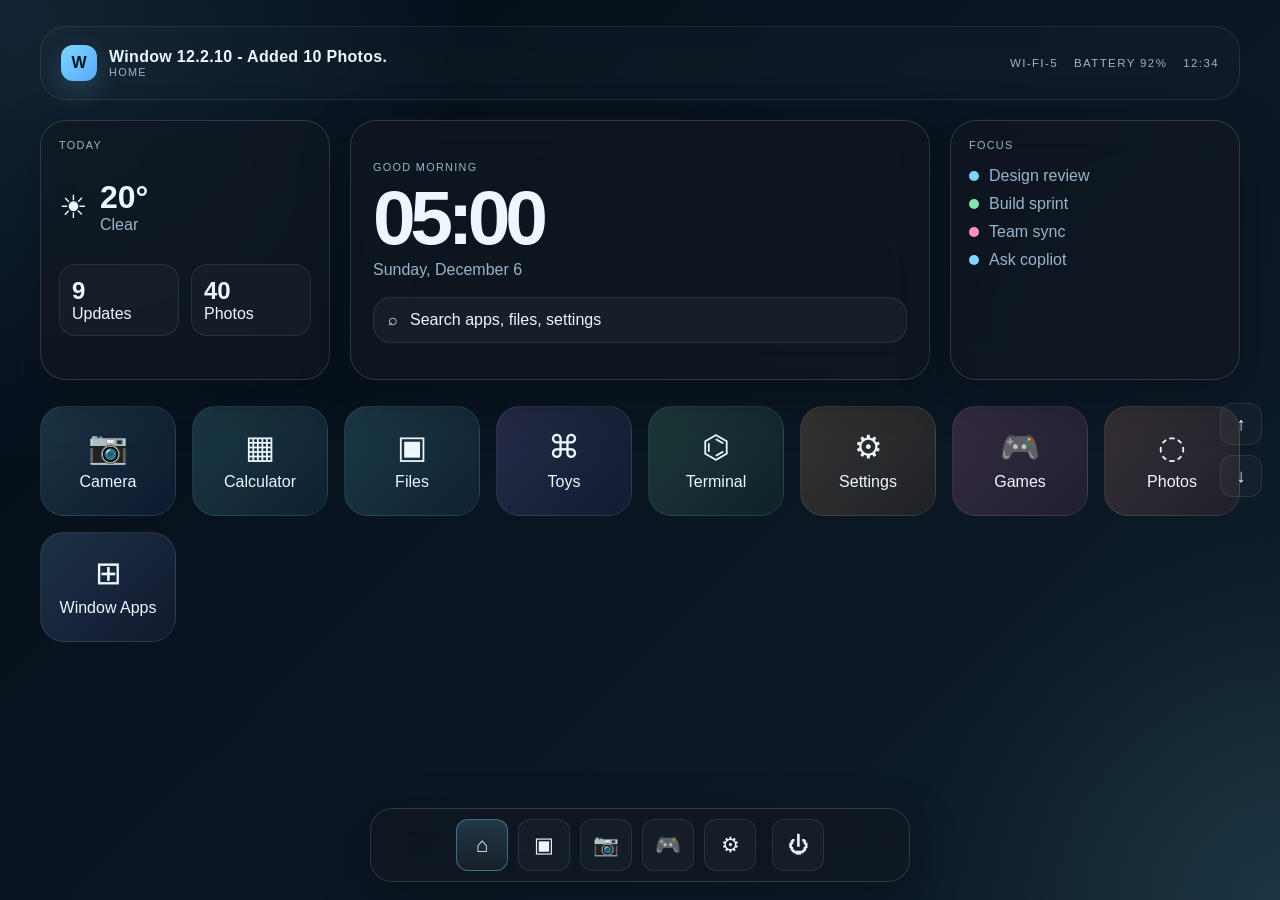
==== index.html @ 87a594ad "Update index.html" ====
<!DOCTYPE html>
<html lang="en">
  <head>
    <meta charset="UTF-8" />
    <meta name="viewport" content="width=device-width, initial-scale=1.0" />
    <title>Window 12 Home</title>
    <meta name="description" content="Windows-inspired home screen concept for Spotky2010-ops.github.io" />
    <link rel="preconnect" href="https://fonts.googleapis.com" />
    <link rel="preconnect" href="https://fonts.gstatic.com" crossorigin />
    <link href="https://fonts.googleapis.com/css2?family=Alegreya:wght@400;500;600;700&family=Comfortaa:wght@400;500;600;700&family=DM+Sans:wght@400;500;600;700&family=Exo+2:wght@400;500;600;700&family=Fredoka:wght@400;500;600;700&family=Fredoka+One&family=Libre+Baskerville:wght@400;700&family=Lato:wght@400;700&family=Merriweather:wght@400;500;600;700&family=Montserrat:wght@400;500;600;700&family=Nunito:wght@400;500;600;700&family=Orbitron:wght@400;500;600;700&family=Oswald:wght@400;500;600;700&family=Playfair+Display:wght@400;500;600;700&family=Poppins:wght@400;500;600;700&family=Quicksand:wght@400;500;600;700&family=Raleway:wght@400;500;600;700&family=Space+Grotesk:wght@400;500;600;700&family=Ubuntu:wght@400;500;600;700&family=Work+Sans:wght@400;500;600;700&display=swap" rel="stylesheet" />
    <link rel="stylesheet" href="styles.css" />
  </head>
  <body data-theme="dark" data-wallpaper="default" data-accent="blue" data-transparency="medium" data-taskbar="normal" data-accessibility="standard" data-font="default" data-text-size="medium" data-window-scale="100" data-window-style="glass">
    <div class="background-glow glow-one"></div>
    <div class="background-glow glow-two"></div>

    <div class="desktop-shell">
      <header class="topbar">
        <div class="brand-wrap">
          <div class="brand-mark">W</div>
          <div>
            <div class="app-label">Window 12.2.10 - Added 10 Photos.</div>
            <div class="brand-subtitle">Home</div>
          </div>
        </div>

        <div class="system-meta">
          <span>Wi‑Fi-5</span>
          <span>Battery 92%</span>
          <span>12:34</span>
        </div>
      </header>

      <main class="home-layout">
        <aside class="glass panel side-panel left-panel">
          <div class="widget-label">Today</div>
          <div class="weather-box">
            <div class="weather-icon">☀</div>
            <div>
              <div class="temp">20°</div>
              <div class="condition">Clear</div>
            </div>
          </div>

          <div class="mini-stats">
            <div>
              <span class="metric">9</span>
              <span>Updates</span>
            </div>
            <div>
              <span class="metric">40</span>
              <span>Photos</span>
            </div>
          </div>
        </aside>

        <section class="hero-panel glass">
          <div class="greeting" id="greeting">Good evening</div>
          <h1 id="time">08:34</h1>
          <div class="date-row" id="date">Tuesday, October 28</div>

          <label class="search-bar" aria-label="Search">
            <span class="search-icon">⌕</span>
            <input type="text" value="Search apps, files, settings" aria-label="Search apps" />
          </label>
        </section>

        <aside class="glass panel side-panel right-panel">
          <div class="widget-label">Focus</div>
          <ul class="focus-list">
            <li><span class="dot blue"></span> Design review</li>
            <li><span class="dot green"></span> Build sprint</li>
            <li><span class="dot pink"></span> Team sync</li>
            <li><span class="dot blue"></span> Ask copliot</li>
          </ul>
        </aside>
      </main>

      <section class="apps-section">
        <div class="apps-grid">
          <button class="app-tile tile-blue" id="cameraTile" type="button" aria-haspopup="dialog" aria-controls="cameraOverlay">
            <span class="tile-icon">📷</span>
            <span>Camera</span>
          </button>
          <button class="app-tile tile-cyan" id="calculatorTile" type="button" aria-haspopup="dialog" aria-controls="calculatorOverlay">
            <span class="tile-icon">▦</span>
            <span>Calculator</span>
          </button>
          <button class="app-tile tile-cyan" data-open-tab="all" type="button">
            <span class="tile-icon">▣</span>
            <span>Files</span>
          </button>
          <button class="app-tile tile-violet" id="toysTile" type="button" aria-haspopup="dialog" aria-controls="toysOverlay">
            <span class="tile-icon">⌘</span>
            <span>Toys</span>
          </button>
          <button class="app-tile tile-green" id="terminalTile" type="button" aria-haspopup="dialog">
            <span class="tile-icon">⌬</span>
            <span>Terminal</span>
          </button>
          <button class="app-tile tile-orange" id="settingsTile" type="button">
            <span class="tile-icon">⚙</span>
            <span>Settings</span>
          </button>
          <button class="app-tile tile-pink" id="gamesTile" type="button" aria-haspopup="dialog" aria-controls="game2048Overlay">
            <span class="tile-icon">🎮</span>
            <span>Games</span>
          </button>
          <button class="app-tile tile-red" data-open-tab="photo" type="button">
            <span class="tile-icon">◌</span>
            <span>Photos</span>
          </button>
          <button class="app-tile tile-windows" id="windowAppsTile" type="button" aria-haspopup="dialog" aria-controls="windowAppsOverlay">
            <span class="tile-icon">⊞</span>
            <span>Window Apps</span>
          </button>
        </div>
      </section>

      <section class="files-gallery" id="filesGallery" aria-label="Files app folders">
        <div class="section-header">
          <div class="widget-label">Files</div>
          <span class="section-pill">18 folders</span>
        </div>

       <div class="files-tabs" aria-label="Files tabs">
          <button class="files-tab active" data-tab="all" type="button">All</button>
          <button class="files-tab" data-tab="photo" type="button">Photo</button>
          <button class="files-tab" data-tab="cat" type="button">Cat</button>
          <button class="files-tab" data-tab="dog" type="button">Dog</button>
          <button class="files-tab" data-tab="robot" type="button">Robot</button>
          <button class="files-tab" data-tab="roborock vacuum" type="button">Roborock Vaccuum</button>
          <button class="files-tab" data-tab="hayu" type="button">Hayu</button>
          <button class="files-tab" data-tab="everyday rewards" type="button">Everyday Rewards</button>
          <button class="files-tab" data-tab="ALDI" type="button">ALDI</button>
          <button class="files-tab" data-tab="Uber" type="button">Uber</button>
          <button class="files-tab" data-tab="kmart" type="button">kmart</button>
          <button class="files-tab" data-tab="two dots" type="button">two dots</button>
          <button class="files-tab" data-tab="finder.com.au" type="button">Finder.com.au</button>
          <button class="files-tab" data-tab="nintendo switch 2" type="button">Nintendo Switch 2</button>
          <button class="files-tab" data-tab="meta" type="button">Meta</button>
          <button class="files-tab" data-tab="my-artworks" type="button">My Artworks</button>
          <button class="files-tab" data-tab="schf" type="button">SCHF</button>
          <button class="files-tab" data-tab="other" type="button">Other</button>
          <button class="files-tab" data-tab="marco" type="button">Marco</button>
          <button class="files-tab" data-tab="officeworks" type="button">Officeworks</button>
          <button class="files-tab" data-tab="temu" type="button">TEMU</button>
          <button class="files-tab" data-tab="fandom" type="button">Fandom</button>
          <button class="files-tab" data-tab="intel" type="button">intel</button>
          <button class="files-tab" data-tab="amart" type="button">Amart</button>
          <button class="files-tab" data-tab="jelly-run-2048" type="button">Jully run 2048</button>
          <button class="files-tab" data-tab="watch-data" type="button">Watch Data</button>
          <button class="files-tab" data-tab="brawl-stars" type="button">Brawl Stars</button>
        </div>

        <div class="folder-grid">
          <article class="folder-card" data-category="photo">
            <div class="folder-top">
              <div class="folder-icon">📁</div>
              <span>Photo</span>
            </div>
            <div class="thumbnail-grid">
              <img class="thumb thumb-photo" src="https://images.unsplash.com/photo-1511044568932-338cba0ad803?auto=format&fit=crop&w=1600&q=80" alt="Cat photo 1" loading="lazy" />
              <img class="thumb thumb-photo" src="https://images.unsplash.com/photo-1533738363-b7f9aef128ce?auto=format&fit=crop&w=1600&q=80" alt="Cat photo 2" loading="lazy" />
              <img class="thumb thumb-photo" src="https://images.unsplash.com/photo-1574158622682-e40e69881006?auto=format&fit=crop&w=1600&q=80" alt="Cat photo 3" loading="lazy" />
              <img class="thumb thumb-photo" src="https://images.unsplash.com/photo-1519052537078-e6302a4968d4?auto=format&fit=crop&w=1600&q=80" alt="Cat photo 4" loading="lazy" />
              <img class="thumb thumb-photo" src="https://images.unsplash.com/photo-1543852786-1cf6624b9987?auto=format&fit=crop&w=1600&q=80" alt="Cat photo 5" loading="lazy" />
              <img class="thumb thumb-photo" src="https://images.unsplash.com/photo-1589883661923-6476cb0ae9f2?auto=format&fit=crop&w=1600&q=80" alt="Cat photo 6" loading="lazy" />
              <img class="thumb thumb-photo" src="https://images.unsplash.com/photo-1537151625747-768eb6cf92b5?auto=format&fit=crop&w=1600&q=80" alt="Dog photo 1" loading="lazy" />
              <img class="thumb thumb-photo" src="https://images.unsplash.com/photo-1543466835-00a7907e9de1?auto=format&fit=crop&w=1600&q=80" alt="Dog photo 2" loading="lazy" />
              <img class="thumb thumb-photo" src="https://images.unsplash.com/photo-1552053831-71594a27632d?auto=format&fit=crop&w=1600&q=80" alt="Dog photo 3" loading="lazy" />
              <img class="thumb thumb-photo" src="https://images.unsplash.com/photo-1517849845537-4d257902454a?auto=format&fit=crop&w=1600&q=80" alt="Dog photo 4" loading="lazy" />
              <img class="thumb thumb-photo" src="https://images.unsplash.com/photo-1583511655857-d19b40a7a54e?auto=format&fit=crop&w=900&q=80" alt="Dog photo 5" loading="lazy" />
              <img class="thumb thumb-photo" src="https://images.unsplash.com/photo-1534361960057-19889db9621e?auto=format&fit=crop&w=1600&q=80" alt="Dog photo 6" loading="lazy" />
              <img class="thumb thumb-photo" src="https://images.unsplash.com/photo-1581092918056-0c4c3acd3789?auto=format&fit=crop&w=1600&q=80" alt="Robot photo 1" loading="lazy" />
              <img class="thumb thumb-photo" src="https://images.unsplash.com/photo-1617791160536-7b9a0f5f3d4b?auto=format&fit=crop&w=1600&q=80" alt="Robot photo 2" loading="lazy" />
              <img class="thumb thumb-photo" src="https://images.unsplash.com/photo-1531746020798-e6953c6e8e04?auto=format&fit=crop&w=1600&q=80" alt="Robot photo 3" loading="lazy" />
              <img class="thumb thumb-photo" src="https://images.unsplash.com/photo-1564466809058-bf4114d55352?auto=format&fit=crop&w=1600&q=80" alt="Robot photo 4" loading="lazy" />
              <img class="thumb thumb-photo" src="https://images.unsplash.com/photo-1485827404703-89b55fcc595e?auto=format&fit=crop&w=1600&q=80" alt="Robot photo 5" loading="lazy" />
              <img class="thumb thumb-photo" src="https://images.unsplash.com/photo-1518770660439-4636190af475?auto=format&fit=crop&w=1600&q=80" alt="Robot photo 6" loading="lazy" />
            </div>
            <div class="folder-footer">30 photos</div>
          </article>

          <article class="folder-card" data-category="cat">
            <div class="folder-top">
              <div class="folder-icon">📁</div>
              <span>Cat</span>
            </div>
            <div class="thumbnail-grid">
              <img class="thumb thumb-photo" src="https://images.unsplash.com/photo-1511044568932-338cba0ad803?auto=format&fit=crop&w=1600&q=80" alt="Cat photo 1" loading="lazy" />
              <img class="thumb thumb-photo" src="https://images.unsplash.com/photo-1533738363-b7f9aef128ce?auto=format&fit=crop&w=1600&q=80" alt="Cat photo 2" loading="lazy" />
              <img class="thumb thumb-photo" src="https://images.unsplash.com/photo-1574158622682-e40e69881006?auto=format&fit=crop&w=1600&q=80" alt="Cat photo 3" loading="lazy" />
              <img class="thumb thumb-photo" src="https://images.unsplash.com/photo-1519052537078-e6302a4968d4?auto=format&fit=crop&w=1600&q=80" alt="Cat photo 4" loading="lazy" />
              <img class="thumb thumb-photo" src="https://images.unsplash.com/photo-1543852786-1cf6624b9987?auto=format&fit=crop&w=1600&q=80" alt="Cat photo 5" loading="lazy" />
              <img class="thumb thumb-photo" src="https://images.unsplash.com/photo-1589883661923-6476cb0ae9f2?auto=format&fit=crop&w=1600&q=80" alt="Cat photo 6" loading="lazy" />
            </div>
            <div class="folder-footer">6 photos</div>
          </article>

          <article class="folder-card" data-category="dog">
            <div class="folder-top">
              <div class="folder-icon">📁</div>
              <span>Dog</span>
            </div>
            <div class="thumbnail-grid">
              <img class="thumb thumb-photo" src="https://images.unsplash.com/photo-1537151625747-768eb6cf92b5?auto=format&fit=crop&w=1600&q=80" alt="Dog photo 1" loading="lazy" />
              <img class="thumb thumb-photo" src="https://images.unsplash.com/photo-1543466835-00a7907e9de1?auto=format&fit=crop&w=1600&q=80" alt="Dog photo 2" loading="lazy" />
              <img class="thumb thumb-photo" src="https://images.unsplash.com/photo-1552053831-71594a27632d?auto=format&fit=crop&w=1600&q=80" alt="Dog photo 3" loading="lazy" />
              <img class="thumb thumb-photo" src="https://images.unsplash.com/photo-1517849845537-4d257902454a?auto=format&fit=crop&w=1600&q=80" alt="Dog photo 4" loading="lazy" />
              <img class="thumb thumb-photo" src="https://images.unsplash.com/photo-1583511655857-d19b40a7a54e?auto=format&fit=crop&w=900&q=80" alt="Dog photo 5" loading="lazy" />
              <img class="thumb thumb-photo" src="https://images.unsplash.com/photo-1534361960057-19889db9621e?auto=format&fit=crop&w=1600&q=80" alt="Dog photo 6" loading="lazy" />
            </div>
            <div class="folder-footer">6 photos</div>
          </article>

          <article class="folder-card" data-category="robot">
            <div class="folder-top">
              <div class="folder-icon">📁</div>
              <span>Robot</span>
            </div>
            <div class="thumbnail-grid">
              <img class="thumb thumb-photo" src="https://images.unsplash.com/photo-1581092918056-0c4c3acd3789?auto=format&fit=crop&w=1600&q=80" alt="Robot photo 1" loading="lazy" />
              <img class="thumb thumb-photo" src="https://images.unsplash.com/photo-1617791160536-7b9a0f5f3d4b?auto=format&fit=crop&w=1600&q=80" alt="Robot photo 2" loading="lazy" />
              <img class="thumb thumb-photo" src="https://images.unsplash.com/photo-1531746020798-e6953c6e8e04?auto=format&fit=crop&w=1600&q=80" alt="Robot photo 3" loading="lazy" />
              <img class="thumb thumb-photo" src="https://images.unsplash.com/photo-1564466809058-bf4114d55352?auto=format&fit=crop&w=1600&q=80" alt="Robot photo 4" loading="lazy" />
              <img class="thumb thumb-photo" src="https://images.unsplash.com/photo-1485827404703-89b55fcc595e?auto=format&fit=crop&w=1600&q=80" alt="Robot photo 5" loading="lazy" />
              <img class="thumb thumb-photo" src="https://images.unsplash.com/photo-1518770660439-4636190af475?auto=format&fit=crop&w=1600&q=80" alt="Robot photo 6" loading="lazy" />
            </div>
            <div class="folder-footer">6 photos</div>
          </article>
                    <article class="folder-card" data-category="roborock vacuum">
            <div class="folder-top">
              <div class="folder-icon">📁</div>
              <span>Roborock vaccum Brand</span>
            </div>
            <div class="thumbnail-grid">
              <img class="thumb thumb-photo" src="https://i.ibb.co/0yvQtgTb/20260830-153749.jpg" alt="Roborock Vacuum photo 1" loading="lazy" />
              <img class="thumb thumb-photo" src="https://i.ibb.co/3mQMHRnw/20260322-164525.jpg" alt="Roborock Vacuum photo 2" loading="lazy" />  
              <img class="thumb thumb-photo" src="https://i.ibb.co/JWdDX12L/20260504-164607.jpg" alt="Roborock Vacuum photo 3" loading="lazy" />   
              <img class="thumb thumb-photo" src="https://i.ibb.co/QF0qpLy9/pexels-mitchell-landow-2164064156-39420146.jpg" alt="Roborock Vacuum photo 4" loading="lazy" />   
              <img class="thumb thumb-photo" src="https://i.ibb.co/ycfgNy9f/2025-06-06-15-11.jpg" alt="Roborock Vacuum photo 5" loading="lazy" /> 
              <img class="thumb thumb-photo" src="https://i.ibb.co/9kjpGxmv/1779372427711.jpg" alt="Roborock Vacuum photo 6" loading="lazy" /> 
              <img class="thumb thumb-photo" src="https://i.ibb.co/jvSDcYFQ/1779372472314.jpg" alt="Roborock Vacuum photo 7" loading="lazy" /> 
            </div>
            <div class="folder-footer">7 photos</div>
          </article>
          
          <article class="folder-card" data-category="hayu">
            <div class="folder-top">
              <div class="folder-icon">📁</div>
              <span>hayu</span>
            </div>
            <div class="thumbnail-grid">
              <img class="thumb thumb-photo" src="https://i.ibb.co/5WDwWFfy/20251116-125616.jpg" alt="Hayu photo 1" loading="lazy" />
              <img class="thumb thumb-photo" src="https://i.ibb.co/TBhV6Wm4/IMG-20240523-181012.jpg" alt="Hayu photo 2" loading="lazy" />
              <img class="thumb thumb-photo" src="https://i.ibb.co/270BPtp5/IMG-20240612-172711.jpg" alt="Hayu photo 3" loading="lazy" />
              <img class="thumb thumb-photo" src="https://i.ibb.co/ycrTndBk/IMG-20240725-182110.jpg" alt="Hayu photo 4" loading="lazy" />
              <img class="thumb thumb-photo" src="https://i.ibb.co/ymfSrx8T/IMG-20241122-062733.jpg" alt="Hayu photo 5" loading="lazy" />
              <img class="thumb thumb-photo" src="https://i.ibb.co/gZhmSWtX/IMG-20241128-180526.jpg" alt="Hayu photo 6" loading="lazy" />
              <img class="thumb thumb-photo" src="https://i.ibb.co/d4VkX2Wd/1789503675768.jpg" alt="Hayu photo 7" loading="lazy" />
              <img class="thumb thumb-photo" src="https://i.ibb.co/7xf5B4rb/2025-07-22-175037.jpg" alt="Hayu photo 8" loading="lazy" />
              <img class="thumb thumb-photo" src="https://i.ibb.co/v4w0XrTM/2025-08-03-112902.jpg" alt="Hayu photo 9" loading="lazy" />
              <img class="thumb thumb-photo" src="https://i.ibb.co/qY4RJTPZ/IMG-8128.jpg" alt="Hayu photo 10" loading="lazy" />
              <img class="thumb thumb-photo" src="https://i.ibb.co/MyRCcqn3/IMG-8130.jpg" alt="Hayu photo 11" loading="lazy" />
              <img class="thumb thumb-photo" src="https://i.ibb.co/fG8y8jPf/IMG-7238.jpg" alt="Hayu photo 12" loading="lazy" />
              <img class="thumb thumb-photo" src="https://i.ibb.co/HpqjtC9C/IMG-6669.jpg" alt="Hayu photo 13" loading="lazy" />
              <img class="thumb thumb-photo" src="https://i.ibb.co/jZvsNypX/IMG-6674.jpg" alt="Hayu photo 14" loading="lazy" />
              <img class="thumb thumb-photo" src="https://i.ibb.co/39DksJmM/IMG-6016.jpg" alt="Hayu photo 15" loading="lazy" />
              <img class="thumb thumb-photo" src="https://i.ibb.co/VcH05Pwy/IMG-6012.jpg" alt="Hayu photo 16" loading="lazy" />
              <img class="thumb thumb-photo" src="https://i.ibb.co/B5kJmjqy/IMG-6008.jpg" alt="Hayu photo 17" loading="lazy" />
              <img class="thumb thumb-photo" src="https://i.ibb.co/7Jzv1KhR/IMG-20241128-180507.jpg" alt="Hayu photo 18" loading="lazy" />
              <img class="thumb thumb-photo" src="https://i.ibb.co/tp0YZSWC/IMG-8895.jpg" alt="Hayu photo 19" loading="lazy" />

            </div>
            <div class="folder-footer">19 photos</div>
          </article>

          <article class="folder-card" data-category="everyday rewards">
            <div class="folder-top">
              <div class="folder-icon">📁</div>
              <span>Everyday Rewards</span>
            </div>
            <div class="thumbnail-grid">
              <img class="thumb thumb-photo" src="https://i.ibb.co/pjPhdWBR/pexels-mitchell-landow-2164064156-39420251.jpg" alt="Everyday Rewards photo 1" loading="lazy" />
              <img class="thumb thumb-photo" src="https://i.ibb.co/4g9DB383/20251108-172427.jpg" alt="Everyday Rewards photo 2" loading="lazy" />
              <img class="thumb thumb-photo" src="https://i.ibb.co/7NRyTYby/20251108-170343.jpg" alt="Everyday Rewards photo 3" loading="lazy" />
              <img class="thumb thumb-photo" src="https://i.ibb.co/0RYhyRJr/1787584301450.jpg" alt="Everyday Rewards photo 4" loading="lazy" />
              <img class="thumb thumb-photo" src="https://i.ibb.co/ccLLqgDr/1781534508641.jpg" alt="Everyday Rewards photo 5" loading="lazy" />
              <img class="thumb thumb-photo" src="https://i.ibb.co/svwjnPjB/1781534492729.jpg" alt="Everyday Rewards photo 6" loading="lazy" />
              <img class="thumb thumb-photo" src="https://i.ibb.co/KcDMnhG4/1781533776461.jpg" alt="Everyday Rewards photo 7" loading="lazy" />
              <img class="thumb thumb-photo" src="https://i.ibb.co/5WB87SVF/1781533572009.jpg" alt="Everyday Rewards photo 8" loading="lazy" />
              <img class="thumb thumb-photo" src="https://i.ibb.co/RTrvS6T1/1781533466862.jpg" alt="Everyday Rewards photo 9" loading="lazy" />
              <img class="thumb thumb-photo" src="https://i.ibb.co/Q75rPtx8/IMG-0456.jpg" alt="Everyday Rewards photo 10" loading="lazy" />
              <img class="thumb thumb-photo" src="https://i.ibb.co/Wv0J35Q8/IMG-0466.jpg" alt="Everyday Rewards photo 11" loading="lazy" />
              <img class="thumb thumb-photo" src="https://i.ibb.co/DPBGTpHC/1791487218624.jpg" alt="Everyday Rewards photo 12" loading="lazy" />
              <img class="thumb thumb-photo" src="https://i.ibb.co/v6j74j0c/1791487346563.jpg" alt="Everyday Rewards photo 13" loading="lazy" />
            </div>
            <div class="folder-footer">13 photos</div>
          </article>

          <article class="folder-card" data-category="aldi">
            <div class="folder-top">
              <div class="folder-icon">📁</div>
              <span>ALDI</span>
            </div>
            <div class="thumbnail-grid">
              <img class="thumb thumb-photo" src="https://i.ibb.co/k2D7qM2B/pexels-mitchell-landow-2163948975-39328374-1.jpg" alt="ALDI photo 1" loading="lazy" />
              <img class="thumb thumb-photo" src="https://i.ibb.co/6c1gVsfH/1788798068580.jpg" alt="ALDI photo 2" loading="lazy" />
              <img class="thumb thumb-photo" src="https://i.ibb.co/MySTvh2s/IMG-9419.jpg" alt="ALDI photo 3" loading="lazy" />
              <img class="thumb thumb-photo" src="https://i.ibb.co/hxQQM1kN/IMG-9420.jpg" alt="ALDI photo 4" loading="lazy" />
              <img class="thumb thumb-photo" src="https://i.ibb.co/LXt7KPkj/IMG-9415.jpg" alt="ALDI photo 5" loading="lazy" />
              <img class="thumb thumb-photo" src="https://i.ibb.co/JFK4QJJJ/IMG-9414.jpg" alt="ALDI photo 6" loading="lazy" />
              <img class="thumb thumb-photo" src="https://i.ibb.co/zWcBD9mB/IMG-5994.jpg" alt="ALDI photo 7" loading="lazy" />
              <img class="thumb thumb-photo" src="https://i.ibb.co/msQfRFT/IMG-5995.jpg" alt="ALDI photo 8" loading="lazy" />
              <img class="thumb thumb-photo" src="https://i.ibb.co/rKprKpdY/IMG-9416.jpg" alt="ALDI photo 9" loading="lazy" />
              <img class="thumb thumb-photo" src="https://i.ibb.co/23PCr4LK/1787695213767.jpg" alt="ALDI photo 10" loading="lazy" />
              <img class="thumb thumb-photo" src="https://i.ibb.co/m5WqxyZy/1787695302985.jpg" alt="ALDI photo 11" loading="lazy" />
              <img class="thumb thumb-photo" src="https://i.ibb.co/vCPDp8nM/1787695317013.jpg" alt="ALDI photo 12" loading="lazy" />
              <img class="thumb thumb-photo" src="https://i.ibb.co/939TkxXH/1788653372157.jpg" alt="ALDI photo 13" loading="lazy" />
              <img class="thumb thumb-photo" src="https://i.ibb.co/TsVqjsP/1787695227700.jpg" alt="ALDI photo 14" loading="lazy" />
              <img class="thumb thumb-photo" src="https://i.ibb.co/dqmk9hW/1788653512752.jpg" alt="ALDI photo 15" loading="lazy" />
              <img class="thumb thumb-photo" src="https://i.ibb.co/F4KvVTYz/1788653910051.jpg" alt="ALDI photo 16" loading="lazy" />
              <img class="thumb thumb-photo" src="https://i.ibb.co/LD0Gw7qF/1789595998038.jpg" alt="ALDI photo 17" loading="lazy" />
              <img class="thumb thumb-photo" src="https://i.ibb.co/zTnWQwtt/1789596006813.jpg" alt="ALDI photo 18" loading="lazy" />
              <img class="thumb thumb-photo" src="https://i.ibb.co/4wPYpXhh/1789596017373.jpg" alt="ALDI photo 19" loading="lazy" />
              <img class="thumb thumb-photo" src="https://i.ibb.co/yF4m8tmF/1789596028990.jpg" alt="ALDI photo 20" loading="lazy" />
              <img class="thumb thumb-photo" src="https://i.ibb.co/JRX0gvZq/1789596060571.jpg" alt="ALDI photo 21" loading="lazy" />
              <img class="thumb thumb-photo" src="https://i.ibb.co/qYQB3dHL/1789596079176.jpg" alt="ALDI photo 22" loading="lazy" />
              <img class="thumb thumb-photo" src="https://i.ibb.co/Qv9fZgnx/2024-01-29-115510.jpg" alt="ALDI photo 23" loading="lazy" />
              <img class="thumb thumb-photo" src="https://i.ibb.co/JWrHyxqJ/IMG-20240530-183057.jpg" alt="ALDI photo 24" loading="lazy" />
              <img class="thumb thumb-photo" src="https://i.ibb.co/PskVqk31/20250721-181534.jpg" alt="ALDI photo 25" loading="lazy" />
              <img class="thumb thumb-photo" src="https://i.ibb.co/wZWnpZBw/20250721-181540.jpg" alt="ALDI photo 26" loading="lazy" />
              <img class="thumb thumb-photo" src="https://i.ibb.co/nNFZsczk/20250721-181544.jpg" alt="ALDI photo 27" loading="lazy" />
              <img class="thumb thumb-photo" src="https://i.ibb.co/TB334Cqn/20250721-181618.jpg" alt="ALDI photo 28" loading="lazy" />
            </div>
            <div class="folder-footer">28 photos</div>
          </article>

          <article class="folder-card" data-category="uber">
            <div class="folder-top">
              <div class="folder-icon">📁</div>
              <span>Uber</span>
            </div>
            <div class="thumbnail-grid">
              <img class="thumb thumb-photo" src="https://i.ibb.co/39N9QTry/20260122-135628.jpg" alt="Uber photo 1" loading="lazy" />
              <img class="thumb thumb-photo" src="https://i.ibb.co/5Wr1wf2p/20260122-152140.jpg" alt="Uber photo 2" loading="lazy" />
              <img class="thumb thumb-photo" src="https://i.ibb.co/dJXw0HPY/20260122-140456.jpg" alt="Uber photo 3" loading="lazy" />
              <img class="thumb thumb-photo" src="https://i.ibb.co/hJq8D56C/20251118-163229.jpg" alt="Uber photo 4" loading="lazy" />
              <img class="thumb thumb-photo" src="https://i.ibb.co/gLFrmdq0/1793634991974.jpg" alt="Uber photo 5" loading="lazy" />
              <img class="thumb thumb-photo" src="https://i.ibb.co/mCGcRXsV/1793634897941.jpg" alt="Uber photo 6" loading="lazy" />
              <img class="thumb thumb-photo" src="https://i.ibb.co/0pvm5Bs9/20260122-151331.jpg" alt="Uber photo 7" loading="lazy" />
              <img class="thumb thumb-photo" src="https://i.ibb.co/0VQks7g4/20251113-184609.jpg" alt="Uber photo 8" loading="lazy" />
              <img class="thumb thumb-photo" src="https://i.ibb.co/wFBgnSvf/20251113-182610.jpg" alt="Uber photo 9" loading="lazy" />
              <img class="thumb thumb-photo" src="https://i.ibb.co/FL6dSt2f/20251113-182515.jpg" alt="Uber photo 10" loading="lazy" />
              <img class="thumb thumb-photo" src="https://i.ibb.co/W7CmWQG/20251113-175201.jpg" alt="Uber photo 11" loading="lazy" />
              <img class="thumb thumb-photo" src="https://i.ibb.co/FbXPQy1j/20251113-175945.jpg" alt="Uber photo 12" loading="lazy" />
              <img class="thumb thumb-photo" src="https://i.ibb.co/xtNtWWkj/20251113-182552.jpg" alt="Uber photo 13" loading="lazy" />
              <img class="thumb thumb-photo" src="https://i.ibb.co/tpGc5fwm/20251113-184614.jpg" alt="Uber photo 14" loading="lazy" />
              <img class="thumb thumb-photo" src="https://i.ibb.co/RGjqSZRr/20251118-163417.jpg" alt="Uber photo 15" loading="lazy" />
           </div>
            <div class="folder-footer">15 photos</div>
          </article>
          
          <article class="folder-card" data-category="kmart">
            <div class="folder-top">
              <div class="folder-icon">📁</div>
              <span>Kmart</span>
            </div>
            <div class="thumbnail-grid">
              <img class="thumb thumb-photo" src="https://i.ibb.co/Gv26BCnq/20251107-161751.jpg" alt="Kmart photo 1" loading="lazy" />
              <img class="thumb thumb-photo" src="https://i.ibb.co/21YxhVQR/2025-02-01-11-57-2.jpg" alt="Kmart photo 2" loading="lazy" />
              <img class="thumb thumb-photo" src="https://i.ibb.co/chZTX6ZR/2025-02-01-11-57-3.jpg" alt="Kmart photo 3" loading="lazy" />
              <img class="thumb thumb-photo" src="https://i.ibb.co/Y7XV4yn3/2025-08-26-15-16-2.jpg" alt="Kmart photo 4" loading="lazy" />
              <img class="thumb thumb-photo" src="https://i.ibb.co/9mjY6bHh/2025-08-26-15-16.jpg" alt="Kmart photo 5" loading="lazy" />
              <img class="thumb thumb-photo" src="https://i.ibb.co/d4sMJJB1/20251107-153755.jpg" alt="Kmart photo 6" loading="lazy" />
              <img class="thumb thumb-photo" src="https://i.ibb.co/mFz501DL/IMG-20240722-133438.jpg" alt="Kmart photo 7" loading="lazy" />
            </div>
            <div class="folder-footer">7 photos</div>
          </article> 
          
          <article class="folder-card" data-category="two dots">
            <div class="folder-top">
              <div class="folder-icon">📁</div>
              <span>Two Dots</span>
            </div>
            <div class="thumbnail-grid">
              <img class="thumb thumb-photo" src="https://i.ibb.co/xtxX7WDk/1781216782754.jpg" alt="Two Dots photo 1" loading="lazy" />
              <img class="thumb thumb-photo" src="https://i.ibb.co/qFRzScRf/1781210980527.jpg" alt="Two Dots photo 2" loading="lazy" />
              <img class="thumb thumb-photo" src="https://i.ibb.co/JFm96yx5/1781210941839.jpg" alt="Two Dots photo 3" loading="lazy" />
              <img class="thumb thumb-photo" src="https://i.ibb.co/7t2B8rxy/1788797989946.jpg" alt="Two Dots photo 4" loading="lazy" />
              <img class="thumb thumb-photo" src="https://i.ibb.co/FkkNSrsL/1781210740385.jpg" alt="Two Dots photo 5" loading="lazy" />
              <img class="thumb thumb-photo" src="https://i.ibb.co/nsc6hXfb/1781210967751.jpg" alt="Two Dots photo 6" loading="lazy" />
              <img class="thumb thumb-photo" src="https://i.ibb.co/7djP6sGM/1781217322280.jpg" alt="Two Dots photo 7" loading="lazy" />
              <img class="thumb thumb-photo" src="https://i.ibb.co/Nd0N88tC/1781215282218.jpg" alt="Two Dots photo 8" loading="lazy" />
            </div>
            <div class="folder-footer">8 photos</div>
          </article> 
          
          <article class="folder-card" data-category="finder.com.au">
            <div class="folder-top">
              <div class="folder-icon">📁</div>
              <span>Finder.com.au</span>
            </div>
            <div class="thumbnail-grid">
              <img class="thumb thumb-photo" src="https://i.ibb.co/v4bRvtgK/1783015822861.jpg" alt="Finder.com.au photo 1" loading="lazy" />
              <img class="thumb thumb-photo" src="https://i.ibb.co/35tz4Bb3/Finder-AWARDS-0001.jpg" alt="Finder.com.au photo 2" loading="lazy" />
              <img class="thumb thumb-photo" src="https://i.ibb.co/nqg5L8L2/IMG-8120.jpg" alt="Finder.com.au photo 3" loading="lazy" />
              <img class="thumb thumb-photo" src="https://i.ibb.co/zTX7t9Hx/IMG-8121.jpg" alt="Finder.com.au photo 4" loading="lazy" />
              <img class="thumb thumb-photo" src="https://i.ibb.co/bgkz1d4C/1783013531387.jpg" alt="Finder.com.au photo 5" loading="lazy" />
              <img class="thumb thumb-photo" src="https://i.ibb.co/35NKb2xL/20251107-174034.jpg" alt="Finder.com.au photo 6" loading="lazy" />
            </div>
            <div class="folder-footer">6 photos</div>
          </article>
      
          <article class="folder-card" data-category="nintendo Switch 2">
            <div class="folder-top">
              <div class="folder-icon">📁</div>
              <span>Nintendo Switch 2</span>
            </div>
            <div class="thumbnail-grid">
              <img class="thumb thumb-photo" src="https://i.ibb.co/dsBFKLc2/1779372725778.jpg" alt="Nintendo Switch 2 photo 1" loading="lazy" />
              <img class="thumb thumb-photo" src="https://i.ibb.co/BVnngW7P/1785420092166.jpg" alt="Nintendo Switch 2 photo 2" loading="lazy" />
              <img class="thumb thumb-photo" src="https://i.ibb.co/JjNf95sP/20251113-203630.jpg" alt="Nintendo Switch 2 photo 3" loading="lazy" />
            </div>
            <div class="folder-footer">3 photos</div>
          </article>
      
          <article class="folder-card" data-category="meta">
            <div class="folder-top">
              <div class="folder-icon">📁</div>
              <span>Meta Logo</span>
            </div>
            <div class="thumbnail-grid">
              <img class="thumb thumb-photo" src="https://i.ibb.co/v6cL1t3g/20251113-190901.jpg" alt="Meta Logo 1" loading="lazy" />
              <img class="thumb thumb-photo" src="https://i.ibb.co/m5KTqt0w/20251113-191057.jpg" alt="Meta Logo 2" loading="lazy" />
              <img class="thumb thumb-photo" src="https://i.ibb.co/k2ncCw8b/IMG-20251118-164723.jpg" alt="Meta Logo 3" loading="lazy" />
              <img class="thumb thumb-photo" src="https://i.ibb.co/cXVLZkBk/20251118-163130.jpg" alt="Meta Logo 4" loading="lazy" />
              <img class="thumb thumb-photo" src="https://i.ibb.co/5g1bcyZW/IMG-1822.jpg" alt="Meta Logo 5" loading="lazy" />
              <img class="thumb thumb-photo" src="https://i.ibb.co/V0fQDkxX/2025-02-21-19-42.jpg" alt="Meta Logo 6" loading="lazy" />
            </div>
            <div class="folder-footer">6 photos</div>
          </article>
          
          <article class="folder-card" data-category="my-artworks">
            <div class="folder-top">
              <div class="folder-icon">📁</div>
              <span>Artworks</span>
            </div>
            <div class="thumbnail-grid">
              <img class="thumb thumb-photo" src="https://i.ibb.co/ns3VJ28S/1785420154858.jpg" alt="Artworks Photo 1" loading="lazy" />
              <img class="thumb thumb-photo" src="https://i.ibb.co/392tvG4J/1785420102107.jpg" alt="Artworks Photo 2" loading="lazy" />
              <img class="thumb thumb-photo" src="https://i.ibb.co/NnF8jRyX/1785420074943.jpg" alt="Artworks Photo 3" loading="lazy" />
            </div>
            <div class="folder-footer">3 photos</div>
          </article>

          <article class="folder-card" data-category="schf">
            <div class="folder-top">
              <div class="folder-icon">📁</div>
              <span>SCHF</span>
            </div>
            <div class="thumbnail-grid">
              <img class="thumb thumb-photo" src="https://images.pexels.com/photos/40683675/pexels-photo-40683675.jpeg?_gl=1*18ic7oy*_gcl_au*MTU2MzgzNzk1OC4xNzg4MzQxMDg3*_ga*MjA3MDk4MzI0Ni4xNzg4MzQwOTU5*_ga_8JE65Q40S6*czE3OTM3NDAyMzAkbzYzJGcxJHQxNzkzNzQwMzYxJGozOCRsMCRoMA.." alt="SCHF Photo 1" loading="lazy" />
              <img class="thumb thumb-photo" src="https://images.pexels.com/photos/40683676/pexels-photo-40683676.jpeg?_gl=1*33104b*_gcl_au*MTU2MzgzNzk1OC4xNzg4MzQxMDg3*_ga*MjA3MDk4MzI0Ni4xNzg4MzQwOTU5*_ga_8JE65Q40S6*czE3OTM3NDAyMzAkbzYzJGcxJHQxNzkzNzQwMjQ2JGo0NCRsMCRoMA.." alt="SCHF Photo 2" loading="lazy" />
              <img class="thumb thumb-photo" src="https://images.pexels.com/photos/40683677/pexels-photo-40683677.jpeg?_gl=1*1pn8aqv*_gcl_au*MTU2MzgzNzk1OC4xNzg4MzQxMDg3*_ga*MjA3MDk4MzI0Ni4xNzg4MzQwOTU5*_ga_8JE65Q40S6*czE3OTM3NDAyMzAkbzYzJGcxJHQxNzkzNzQwMjM3JGo1MyRsMCRoMA.." alt="SCHF Photo 3" loading="lazy" />
              <img class="thumb thumb-photo" src="https://i.ibb.co/mF256tWf/2025-05-27-19-19.jpg" alt="SCHF Photo 4" loading="lazy" />
              <img class="thumb thumb-photo" src="https://i.ibb.co/VWsCRh2G/IMG-0782.jpg" alt="SCHF Photo 5" loading="lazy" />
            </div>
            <div class="folder-footer">5 photos</div>
          </article>
          
         <article class="folder-card" data-category="other">
            <div class="folder-top">
              <div class="folder-icon">📁</div>
              <span>Other</span>
            </div>
            <div class="thumbnail-grid">
              <img class="thumb thumb-photo" src="https://i.ibb.co/Fb4D7HfF/1792665115652.jpg" alt="Other Photo 1" loading="lazy" />
              <img class="thumb thumb-photo" src="https://i.ibb.co/cSQsvfGj/1792575823664.jpg" alt="Other Photo 2" loading="lazy" />
              <img class="thumb thumb-photo" src="https://i.ibb.co/dwkfpgwV/1792575804254.jpg" alt="Other Photo 3" loading="lazy" />
            </div>
            <div class="folder-footer">3 photos</div>
          </article>
                     
            <article class="folder-card" data-category="marco">
            <div class="folder-top">
              <div class="folder-icon">📁</div>
              <span>Marco</span>
            </div>
            <div class="thumbnail-grid">
              <img class="thumb thumb-photo" src="https://i.ibb.co/C5MP3WXh/IMG-0230.jpg" alt="Marco Photo 1" loading="lazy" />
              <img class="thumb thumb-photo" src="https://i.ibb.co/mVDm0cBY/IMG-0231.jpg" alt="Marco Photo 2" loading="lazy" />
              <img class="thumb thumb-photo" src="https://i.ibb.co/Vcj7kSjT/IMG-0232.jpg" alt="Marco Photo 3" loading="lazy" />
              <img class="thumb thumb-photo" src="https://i.ibb.co/JwcH8nGC/IMG-0233.jpg" alt="Marco Photo 4" loading="lazy" />
              <img class="thumb thumb-photo" src="https://i.ibb.co/7x8TG2V2/IMG-0234.jpg" alt="Marco Photo 5" loading="lazy" />
              <img class="thumb thumb-photo" src="https://i.ibb.co/Ndbr1F69/IMG-0235.jpg" alt="Marco Photo 6" loading="lazy" />
              <img class="thumb thumb-photo" src="https://i.ibb.co/4gfJn19g/IMG-0236.jpg" alt="Marco Photo 7" loading="lazy" />
              <img class="thumb thumb-photo" src="https://i.ibb.co/sSxFZHK/IMG-0237.jpg" alt="Marco Photo 8" loading="lazy" />
              <img class="thumb thumb-photo" src="https://i.ibb.co/ym1qkjqJ/IMG-0238.jpg" alt="Marco Photo 9" loading="lazy" />
              <img class="thumb thumb-photo" src="https://i.ibb.co/RTL92YHv/IMG-0239.jpg" alt="Marco Photo 10" loading="lazy" />
            </div>
            <div class="folder-footer">10 photos</div>
          </article>

            <article class="folder-card" data-category="officeworks">
            <div class="folder-top">
              <div class="folder-icon">📁</div>
              <span>Officeworks</span>
            </div>
            <div class="thumbnail-grid">
              <img class="thumb thumb-photo" src="https://i.ibb.co/XwzYj9x/UMHR4640.jpg" alt="Officeworks Photo 1" loading="lazy" />
              <img class="thumb thumb-photo" src="https://i.ibb.co/Zpn8ZShr/INYM6886.jpg" alt="Officeworks Photo 2" loading="lazy" />
              <img class="thumb thumb-photo" src="https://i.ibb.co/KpGxk1dd/20251105-154304.jpg" alt="Officeworks Photo 3" loading="lazy" />
              <img class="thumb thumb-photo" src="https://i.ibb.co/tPBGSD2R/20251105-154307.jpg" alt="Officeworks Photo 4" loading="lazy" />
              <img class="thumb thumb-photo" src="https://i.ibb.co/672V7x6P/20251116-153133.jpg" alt="Officeworks Photo 5" loading="lazy" />
              <img class="thumb thumb-photo" src="https://i.ibb.co/whqWKf8B/20251105-154258.jpg" alt="Officeworks Photo 6" loading="lazy" />
              <img class="thumb thumb-photo" src="https://i.ibb.co/nM8Z1t8H/IMG-20240722-202537.jpg" alt="Officeworks Photo 7" loading="lazy" />
              <img class="thumb thumb-photo" src="https://i.ibb.co/N6g2JxwL/IMG-20240720-111848.jpg" alt="Officeworks Photo 8" loading="lazy" />
              <img class="thumb thumb-photo" src="https://i.ibb.co/d4hpZ5d5/IMG-5651.jpg" alt="Officeworks Photo 9" loading="lazy" />
              <img class="thumb thumb-photo" src="https://i.ibb.co/YTqYqwpC/IMG-5654.jpg" alt="Officeworks Photo 10" loading="lazy" />
              <img class="thumb thumb-photo" src="https://i.ibb.co/RknZQg2G/IMG-5710.jpg" alt="Officeworks Photo 11" loading="lazy" />
              <img class="thumb thumb-photo" src="https://i.ibb.co/SWB1v3R/IMG-7745.jpg" alt="Officeworks Photo 12" loading="lazy" />
              <img class="thumb thumb-photo" src="https://i.ibb.co/fzM7kNbN/20240831-103302.jpg" alt="Officeworks Photo 13" loading="lazy" />
              <img class="thumb thumb-photo" src="https://i.ibb.co/DHHkj1J5/20240831-103259.jpg" alt="Officeworks Photo 14" loading="lazy" />
              <img class="thumb thumb-photo" src="https://i.ibb.co/bgv0ZkTp/IMG-7956.jpg" alt="Officeworks Photo 15" loading="lazy" />
              <img class="thumb thumb-photo" src="https://i.ibb.co/Y79Q1FZw/IMG-9758.jpg" alt="Officeworks Photo 16" loading="lazy" />
              <img class="thumb thumb-photo" src="https://i.ibb.co/pmwWpGN/IMG-7850.jpg" alt="Officeworks Photo 17" loading="lazy" />
            </div>
            <div class="folder-footer">17 photos</div>
          </article>

          <article class="folder-card" data-category="temu">
            <div class="folder-top">
              <div class="folder-icon">📁</div>
              <span>TEMU</span>
            </div>
            <div class="thumbnail-grid">
              <img class="thumb thumb-photo" src="https://i.ibb.co/Xrp2k8w8/WQXJ0259.jpg" alt="TEMU Photo 1" loading="lazy" />
            </div>
            <div class="folder-footer">1 photo</div>
          </article>

          <article class="folder-card" data-category="fandom">
            <div class="folder-top">
              <div class="folder-icon">📁</div>
              <span>Fandom</span>
            </div>
            <div class="thumbnail-grid">
              <img class="thumb thumb-photo" src="https://i.ibb.co/NgZwKfxS/2025-01-16-12-05.jpg" alt="Fandom Photo 1" loading="lazy" />
              <img class="thumb thumb-photo" src="https://i.ibb.co/4wVc7mfS/IMG-8358.jpg" alt="Fandom Photo 2" loading="lazy" />
            </div>
            <div class="folder-footer">2 photos</div>
          </article>
          
          <article class="folder-card" data-category="intel">
            <div class="folder-top">
              <div class="folder-icon">📁</div>
              <span>intel</span>
            </div>
            <div class="thumbnail-grid">
              <img class="thumb thumb-photo" src="https://i.ibb.co/b5r1cjjj/IMG-20240524-074807.jpg" alt="intel Photo 1" loading="lazy" />
              <img class="thumb thumb-photo" src="https://i.ibb.co/9DnfPpz/IMG-20150107-095317.jpg" alt="intel Photo 2" loading="lazy" />
              <img class="thumb thumb-photo" src="https://i.ibb.co/WWYTbwqS/IMG-20241106-155730.jpg" alt="intel Photo 3" loading="lazy" />
              <img class="thumb thumb-photo" src="https://i.ibb.co/rRSq9gyC/IMG-20240412-073153.jpg" alt="intel Photo 4" loading="lazy" />
              <img class="thumb thumb-photo" src="https://i.ibb.co/xq6THrb2/IMG-20240504-124431.jpg" alt="intel Photo 5" loading="lazy" />
              <img class="thumb thumb-photo" src="https://i.ibb.co/bRYqKxH9/20251113-203013.jpg" alt="intel Photo 6" loading="lazy" />
              <img class="thumb thumb-photo" src="https://i.ibb.co/h14KW9RF/IMG-20240611-181241.jpg" alt="intel Photo 7" loading="lazy" />
              <img class="thumb thumb-photo" src="https://i.ibb.co/Vcsv6sK7/IMG-5601.jpg" alt="intel Photo 8" loading="lazy" />
              <img class="thumb thumb-photo" src="https://i.ibb.co/fBg81cb/IMG-7721.jpg" alt="intel Photo 9" loading="lazy" />
              <img class="thumb thumb-photo" src="https://i.ibb.co/Z6sBBN4S/IMG-5888.jpg" alt="intel Photo 10" loading="lazy" />
              <img class="thumb thumb-photo" src="https://i.ibb.co/Rp77B0Tc/IMG-5894.jpg" alt="intel Photo 11" loading="lazy" />
              <img class="thumb thumb-photo" src="https://i.ibb.co/TDBzjWLg/IMG-7955.jpg" alt="intel Photo 12" loading="lazy" />
            </div>
            <div class="folder-footer">12 photos</div>
          </article>
                    
          <article class="folder-card" data-category="amart">
            <div class="folder-top">
              <div class="folder-icon">📁</div>
              <span>Amart</span>
            </div>
            <div class="thumbnail-grid">
              <img class="thumb thumb-photo" src="https://i.ibb.co/PvTLZMzZ/1776902954767.jpg" alt="Amart Photo 1" loading="lazy" />
              <img class="thumb thumb-photo" src="https://i.ibb.co/X6LzwZx/1776902988878.jpg" alt="Amart Photo 2" loading="lazy" />
              <img class="thumb thumb-photo" src="https://i.ibb.co/MkZG3Pdb/IMG-20240511-130659.jpg" alt="Amart Photo 3" loading="lazy" />
              <img class="thumb thumb-photo" src="https://i.ibb.co/6JphfWX2/IMG-3361.jpg" alt="Amart Photo 4" loading="lazy" />
            </div>
            <div class="folder-footer">4 photos</div>
          </article>
          
          <article class="folder-card" data-category="jelly-run-2048">
            <div class="folder-top">
              <div class="folder-icon">📁</div>
              <span>Jelly run 2048</span>
            </div>
            <div class="thumbnail-grid">
              <img class="thumb thumb-photo" src="https://i.ibb.co/W4Dww47r/IMG-7878.jpg" alt="Jelly run 2048 Photo 1" loading="lazy" />
              <img class="thumb thumb-photo" src="https://i.ibb.co/vvJDQ7Mv/IMG-2807.jpg" alt="Jelly run 2048 Photo 2" loading="lazy" />
              <img class="thumb thumb-photo" src="https://i.ibb.co/PZ7Vh38W/IMG-2809.jpg" alt="Jelly run 2048 Photo 3" loading="lazy" />
              <img class="thumb thumb-photo" src="https://i.ibb.co/MyL9zt17/IMG-8722.jpg" alt="Jelly run 2048 Photo 4" loading="lazy" />
              <img class="thumb thumb-photo" src="https://i.ibb.co/2YF4tr5G/IMG-8720.jpg" alt="Jelly run 2048 Photo 5" loading="lazy" />
            </div>
            <div class="folder-footer">5 photos</div>
          </article>
          
          <article class="folder-card" data-category="watch-data">
            <div class="folder-top">
              <div class="folder-icon">📁</div>
              <span>Watch Data</span>
            </div>
            <div class="thumbnail-grid">
              <img class="thumb thumb-photo" src="https://i.ibb.co/FkZjWcXQ/ORKQ8847.jpg" alt="Watch Data Photo 1" loading="lazy" />
                 <img class="thumb thumb-photo" src="https://i.ibb.co/ppb6GZL/20240910-133004.jpg" alt="Watch Data Photo 2" loading="lazy" />
                 <img class="thumb thumb-photo" src="https://i.ibb.co/B56mdghP/20240910-135127.jpg" alt="Watch Data Photo 3" loading="lazy" />
            </div>
            <div class="folder-footer">3 photos</div>
          </article>

           <article class="folder-card" data-category="brawl-stars">
            <div class="folder-top">
              <div class="folder-icon">📁</div>
              <span>Brawl Stars</span>
            </div>
            <div class="thumbnail-grid">
              <img class="thumb thumb-photo" src="https://i.ibb.co/hxgz7VXn/IMG-0538.jpg" alt="Brawl Stars Photo 1" loading="lazy" />
              <img class="thumb thumb-photo" src="https://i.ibb.co/fdzZtw41/IMG-5791.jpg" alt="Brawl Stars Photo 2" loading="lazy" />
            </div>
            <div class="folder-footer">2 photos</div>
          </article>
        </div>
      </section>
        </div>
      </section>

      <nav class="dock glass" aria-label="Dock">
        <button class="dock-item active" aria-label="Home" type="button">
          <span>⌂</span>
        </button>
        <button class="dock-item" aria-label="Explorer" type="button">
          <span>▣</span>
        </button>
        <button class="dock-item" id="dockCameraButton" aria-label="Camera" type="button" aria-haspopup="dialog" aria-controls="cameraOverlay">
          <span>📷</span>
        </button>
        <button class="dock-item" id="dockGamesButton" aria-label="Games" type="button" aria-haspopup="dialog" aria-controls="game2048Overlay">
          <span>🎮</span>
        </button>
        <button class="dock-item" id="dockSettingsButton" aria-label="Settings" type="button">
          <span>⚙</span>
        </button>
        <button id="powerButton" class="dock-item power-button" aria-label="Power options" title="Power options" type="button">
          <span>⏻</span>
        </button>
      </nav>
    </div>

    <div class="scroll-controls" aria-label="Scroll controls">
      <button class="scroll-control" id="scrollUp" type="button" aria-label="Scroll up">↑</button>
      <button class="scroll-control" id="scrollDown" type="button" aria-label="Scroll down">↓</button>
    </div>

    <div class="settings-overlay" id="settingsOverlay" aria-hidden="true">
      <div class="settings-panel" role="dialog" aria-modal="true" aria-labelledby="settingsTitle">
        <div class="settings-header">
          <div class="settings-title-wrap">
            <div class="settings-badge">⚙</div>
            <div>
              <div class="settings-kicker">System</div>
              <h2 id="settingsTitle">Settings</h2>
            </div>
          </div>
          <button class="settings-close" id="closeSettings" aria-label="Close settings" type="button">×</button>
        </div>

        <div class="settings-body">
          <aside class="settings-sidebar" aria-label="Settings categories">
            <div class="settings-tabs" aria-label="Settings tabs">
              <button class="settings-tab active" type="button" data-settings-tab="general">General</button>
              <button class="settings-tab" type="button" data-settings-tab="personalization">Personalization</button>
              <button class="settings-tab" type="button" data-settings-tab="sound">Sound</button>
              <button class="settings-tab" type="button" data-settings-tab="accessibility">Accessibility</button>
              <button class="settings-tab" type="button" data-settings-tab="customsize">Custom size</button>
            </div>
          </aside>

          <div class="settings-main">
            <div class="settings-content">
              <section class="settings-pane active" data-pane="general">
                <div class="settings-group">
                  <label class="settings-label">Desktop mode</label>
                  <div class="settings-value">Window 12</div>
                </div>
                <div class="settings-group">
                  <label class="settings-label">Accent color</label>
                  <div class="settings-value" id="currentAccentLabel">Blue Glow</div>
                </div>
                <div class="settings-group">
                  <label class="settings-label">Notifications</label>
                  <div class="settings-value">Enabled</div>
                </div>
              </section>

              <section class="settings-pane" data-pane="personalization">
                <div class="settings-group settings-group-stack">
                  <label class="settings-label">Theme</label>
                  <div class="theme-options" role="group" aria-label="Theme chooser">
                    <button class="theme-option is-selected" type="button" data-theme="dark">Dark</button>
                    <button class="theme-option" type="button" data-theme="light">Light</button>
                    <button class="theme-option" type="button" data-theme="midnight">Midnight</button>
                  </div>
                </div>

                <div class="settings-group settings-group-stack">
                  <label class="settings-label" for="brightnessControl">Brightness</label>
                  <div class="brightness-control">
                    <input id="brightnessControl" type="range" min="50" max="100" value="100" aria-describedby="brightnessValue" />
                    <output id="brightnessValue" for="brightnessControl">100%</output>
                  </div>
                </div>

                <div class="settings-group settings-group-stack">
                  <label class="settings-label">App font</label>
                  <div class="font-options" role="group" aria-label="App font chooser">
                    <button class="font-option is-selected" type="button" data-font="default">Default</button>
                    <button class="font-option" type="button" data-font="gotham">Gotham</button>
                    <button class="font-option" type="button" data-font="alegreya">Alegreya</button>
                    <button class="font-option" type="button" data-font="comfortaa">Comfortaa</button>
                    <button class="font-option" type="button" data-font="dm-sans">DM Sans</button>
                    <button class="font-option" type="button" data-font="exo-2">Exo 2</button>
                    <button class="font-option" type="button" data-font="fredoka">Fredoka</button>
                    <button class="font-option" type="button" data-font="fredoka-one">Fredoka One</button>
                    <button class="font-option" type="button" data-font="libre-baskerville">Libre Baskerville</button>
                    <button class="font-option" type="button" data-font="lato">Lato</button>
                    <button class="font-option" type="button" data-font="merriweather">Merriweather</button>
                    <button class="font-option" type="button" data-font="montserrat">Montserrat</button>
                    <button class="font-option" type="button" data-font="nunito">Nunito</button>
                    <button class="font-option" type="button" data-font="orbitron">Orbitron</button>
                    <button class="font-option" type="button" data-font="oswald">Oswald</button>
                    <button class="font-option" type="button" data-font="playfair-display">Playfair Display</button>
                    <button class="font-option" type="button" data-font="poppins">Poppins</button>
                    <button class="font-option" type="button" data-font="quicksand">Quicksand</button>
                    <button class="font-option" type="button" data-font="raleway">Raleway</button>
                    <button class="font-option" type="button" data-font="space-grotesk">Space Grotesk</button>
                    <button class="font-option" type="button" data-font="uber-more">Uber Move</button>
                    <button class="font-option" type="button" data-font="ubuntu">Ubuntu</button>
                    <button class="font-option" type="button" data-font="work-sans">Work Sans</button>
                  </div>
                </div>

                <div class="settings-group settings-group-stack">
                  <label class="settings-label">Accent</label>
                  <div class="swatch-grid" aria-label="Accent color chooser">
                    <button class="accent-swatch active" type="button" data-accent="blue" aria-label="Blue accent" title="Blue"><span style="background: linear-gradient(135deg, #7bd7ff, #6ad0ff);"></span></button>
                    <button class="accent-swatch" type="button" data-accent="violet" aria-label="Violet accent" title="Violet"><span style="background: linear-gradient(135deg, #b39dff, #8469fd);"></span></button>
                    <button class="accent-swatch" type="button" data-accent="green" aria-label="Green accent" title="Green"><span style="background: linear-gradient(135deg, #7de9bd, #56c790);"></span></button>
                    <button class="accent-swatch" type="button" data-accent="rose" aria-label="Rose accent" title="Rose"><span style="background: linear-gradient(135deg, #ff8ec7, #ff5ea8);"></span></button>
                    <button class="accent-swatch" type="button" data-accent="amber" aria-label="Amber accent" title="Amber"><span style="background: linear-gradient(135deg, #ffd36a, #ffb447);"></span></button>
                    <button class="accent-swatch" type="button" data-accent="aqua" aria-label="Aqua accent" title="Aqua"><span style="background: linear-gradient(135deg, #80ecff, #48d7f7);"></span></button>
                    <button class="accent-swatch" type="button" data-accent="coral" aria-label="Coral accent" title="Coral"><span style="background: linear-gradient(135deg, #ffb29d, #ff7f6a);"></span></button>
                    <button class="accent-swatch" type="button" data-accent="mint" aria-label="Mint accent" title="Mint"><span style="background: linear-gradient(135deg, #9ef0c6, #56d79a);"></span></button>
                    <button class="accent-swatch" type="button" data-accent="plum" aria-label="Plum accent" title="Plum"><span style="background: linear-gradient(135deg, #d9b3ff, #9b6ff9);"></span></button>
                    <button class="accent-swatch" type="button" data-accent="gold" aria-label="Gold accent" title="Gold"><span style="background: linear-gradient(135deg, #ffe38a, #f6c54a);"></span></button>
                  </div>
                </div>

                <div class="settings-group settings-group-stack">
                  <label class="settings-label">Wallpaper</label>
                  <div class="wallpaper-grid">
                    <button class="wallpaper-option active" type="button" data-wallpaper="default">
                      <span class="wallpaper-preview preview-default"></span>
                      <small>Default</small>
                    </button>
                    <button class="wallpaper-option" type="button" data-wallpaper="aurora">
                      <span class="wallpaper-preview preview-aurora"></span>
                      <small>Aurora</small>
                    </button>
                    <button class="wallpaper-option" type="button" data-wallpaper="sunset">
                      <span class="wallpaper-preview preview-sunset"></span>
                      <small>Sunset</small>
                    </button>
                  </div>
                </div>

                <div class="settings-group settings-group-stack">
                  <label class="settings-label">Transparency</label>
                  <div class="segmented-control" role="group" aria-label="Transparency level">
                    <button class="segment" type="button" data-transparency="low">Low</button>
                    <button class="segment active" type="button" data-transparency="medium">Medium</button>
                    <button class="segment" type="button" data-transparency="high">High</button>
                  </div>
                </div>

                <div class="settings-group settings-group-stack">
                  <label class="settings-label">Taskbar</label>
                  <div class="segmented-control" role="group" aria-label="Taskbar style">
                    <button class="segment active" type="button" data-taskbar="normal">Normal</button>
                    <button class="segment" type="button" data-taskbar="compact">Compact</button>
                    <button class="segment" type="button" data-taskbar="autohide">Auto-hide</button>
                  </div>
                </div>
              </section>

              <section class="settings-pane" data-pane="sound">
                <div class="settings-group">
                  <label class="settings-label">System sounds (Never Released)</label>
                  <button class="toggle-btn is-on" type="button" aria-pressed="true">
                    <span class="toggle-knob"></span>
                  </button>
                </div>
                <div class="settings-group">
                  <label class="settings-label">Volume</label>
                  <div class="volume-meter" aria-label="Volume level">
                    <span class="volume-fill"></span>
                  </div>
                </div>
              </section>

              <section class="settings-pane" data-pane="accessibility">
                <div class="settings-group settings-group-stack">
                  <label class="settings-label">Accessibility profile</label>
                  <div class="segmented-control" role="group" aria-label="Accessibility level">
                    <button class="segment active" type="button" data-accessibility="standard">Standard</button>
                    <button class="segment" type="button" data-accessibility="high-contrast">High contrast</button>
                    <button class="segment" type="button" data-accessibility="reduced-motion">Reduced motion</button>
                  </div>
                </div>
                <div class="settings-group settings-group-stack">
                  <label class="settings-label">Text size</label>
                  <div class="segmented-control" role="group" aria-label="Text size">
                    <button class="segment" type="button" data-text-size="small">Small</button>
                    <button class="segment active" type="button" data-text-size="medium">Standard</button>
                    <button class="segment" type="button" data-text-size="large">Large</button>
                  </div>
                </div>
              </section>

              <section class="settings-pane" data-pane="customsize">
                <div class="settings-group settings-group-stack">
                  <label class="settings-label">Window scale</label>
                  <div class="segmented-control" role="group" aria-label="Window scale">
                    <button class="segment active" type="button" data-window-scale="100">100%</button>
                    <button class="segment" type="button" data-window-scale="110">110%</button>
                    <button class="segment" type="button" data-window-scale="125">125%</button>
                    <button class="segment" type="button" data-window-scale="135">135%</button>
                  </div>
                </div>
                <div class="settings-group settings-group-stack">
                  <label class="settings-label">Window style</label>
                  <div class="segmented-control" role="group" aria-label="Window style">
                    <button class="segment active" type="button" data-window-style="glass">Glass</button>
                    <button class="segment" type="button" data-window-style="classic">Classic</button>
                    <button class="segment" type="button" data-window-style="minimal">Minimal</button>
                  </div>
                </div>
                <div class="settings-group">
                  <label class="settings-label">UI density</label>
                  <div class="settings-value">Comfortable</div>
                </div>
              </section>
            </div>
          </div>
        </div>
      </div>
    </div>

    <div class="power-overlay" id="powerOverlay" aria-hidden="true">
      <div class="power-panel" role="dialog" aria-modal="true" aria-labelledby="powerTitle">
        <div class="power-header">
          <div class="power-badge">⏻</div>
          <div>
            <div class="power-kicker">Power</div>
            <h2 id="powerTitle">Choose an action</h2>
          </div>
        </div>

        <div class="power-actions">
          <button class="power-option primary" data-action="shutdown" type="button">
            <span class="option-icon">⏻</span>
            <span>Shut down</span>
          </button>
          <button class="power-option" data-action="sleep" type="button">
            <span class="option-icon">☾</span>
            <span>Sleep</span>
          </button>
          <button class="power-option" data-action="restart" type="button">
            <span class="option-icon">↻</span>
            <span>Restart</span>
          </button>
        </div>

        <div class="power-footer">
          <button class="action-btn secondary" id="closePowerMenu" type="button">Cancel</button>
          <button class="action-btn primary" id="confirmPowerAction" type="button">Confirm</button>
        </div>
      </div>
    </div>

    <div class="window-apps-overlay" id="windowAppsOverlay" aria-hidden="true">
      <section class="window-apps-panel" role="dialog" aria-modal="true" aria-labelledby="windowAppsTitle">
        <header class="game-header">
          <div>
            <div class="terminal-kicker">Window 12</div>
            <h2 id="windowAppsTitle">Window Apps</h2>
          </div>
          <button class="settings-close" id="windowAppsClose" type="button" aria-label="Close Window Apps">×</button>
        </header>
        <div class="window-apps-content">
          <div class="window-app-launcher" id="windowAppLauncher">
            <button class="window-app-card" type="button" data-window-app="clock"><span class="window-app-icon">◷</span><strong>Clock</strong><small>Local time and date</small></button>
            <button class="window-app-card" type="button" data-window-app="stopwatch"><span class="window-app-icon">⏱</span><strong>Stopwatch</strong><small>Track elapsed time</small></button>
            <button class="window-app-card" type="button" data-window-app="timer"><span class="window-app-icon">◴</span><strong>Timer</strong><small>Set a countdown</small></button>
            <button class="window-app-card" type="button" data-window-app="power"><span class="window-app-icon">⏻</span><strong>Power</strong><small>Sleep, restart, or shut down</small></button>
            <button class="window-app-card" type="button" data-window-app="store"><span class="window-app-icon">▣</span><strong>Store</strong><small>Browse available apps</small></button>
          </div>

          <section class="window-app-view" data-window-app-view="clock" hidden>
            <button class="game-back" type="button" data-window-app-back>← Window Apps</button>
            <div class="utility-clock" id="utilityClockTime">--:--:--</div>
            <p class="utility-date" id="utilityClockDate"></p>
          </section>
          <section class="window-app-view" data-window-app-view="stopwatch" hidden>
            <button class="game-back" type="button" data-window-app-back>← Window Apps</button>
            <div class="utility-timer" id="stopwatchDisplay">00:00.00</div>
            <div class="utility-actions">
              <button class="action-btn primary" id="stopwatchToggle" type="button">Start</button>
              <button class="action-btn secondary" id="stopwatchReset" type="button">Reset</button>
            </div>
          </section>
          <section class="window-app-view" data-window-app-view="timer" hidden>
            <button class="game-back" type="button" data-window-app-back>← Window Apps</button>
            <div class="timer-inputs">
              <label>Minutes<input id="timerMinutes" type="number" min="0" max="999" value="5" inputmode="numeric"></label>
              <span>:</span>
              <label>Seconds<input id="timerSeconds" type="number" min="0" max="59" value="0" inputmode="numeric"></label>
            </div>
            <div class="utility-timer" id="timerDisplay" aria-live="polite">05:00</div>
            <p class="utility-status" id="timerStatus" aria-live="polite">Ready</p>
            <div class="utility-actions">
              <button class="action-btn primary" id="timerToggle" type="button">Start</button>
              <button class="action-btn secondary" id="timerReset" type="button">Reset</button>
            </div>
          </section>
          <section class="window-app-view" data-window-app-view="store" hidden>
            <button class="game-back" type="button" data-window-app-back>← Window Apps</button>
            <p class="game-intro">Available apps</p>
            <div class="store-app-list" id="storeAppList">
              <article class="store-app"><span>▦</span><div><strong>Calendar</strong><small>Plan your days</small></div><button type="button" data-store-app="Calendar">Install</button></article>
              <article class="store-app"><span>▤</span><div><strong>Notes</strong><small>Capture quick thoughts</small></div><button type="button" data-store-app="Notes">Install</button></article>
              <article class="store-app"><span>▧</span><div><strong>Calculator</strong><small>Everyday calculations</small></div><button type="button" data-store-app="Calculator">Install</button></article>
              <article class="store-app"><span>▨</span><div><strong>Paint</strong><small>A simple creative canvas</small></div><button type="button" data-store-app="Paint">Install</button></article>
              <article class="store-app"><span>☼</span><div><strong>Weather</strong><small>Local conditions at a glance</small></div><button type="button" data-store-app="Weather">Install</button></article>
            </div>
          </section>
        </div>
      </section>
    </div>

    <div class="calculator-overlay" id="calculatorOverlay" aria-hidden="true">
      <section class="calculator-panel" role="dialog" aria-modal="true" aria-labelledby="calculatorTitle">
        <header class="terminal-header">
          <div class="terminal-title-wrap">
            <div class="terminal-badge">▦</div>
            <div>
              <div class="terminal-kicker">Window 12</div>
              <h2 id="calculatorTitle">Calculator</h2>
            </div>
          </div>
          <button class="settings-close" id="closeCalculator" type="button" aria-label="Close calculator">×</button>
        </header>
        <div class="calculator-body">
          <output class="calculator-display" id="calculatorDisplay" aria-live="polite" aria-label="Calculator display">0</output>
          <div class="calculator-keys" id="calculatorKeys" aria-label="Calculator keys">
            <button type="button" data-calc-action="clear">AC</button>
            <button type="button" data-calc-action="backspace" aria-label="Backspace">⌫</button>
            <button type="button" data-calc-value="(" aria-label="Open parenthesis">(</button>
            <button class="operator" type="button" data-calc-value="/">÷</button>
            <button type="button" data-calc-value="7">7</button>
            <button type="button" data-calc-value="8">8</button>
            <button type="button" data-calc-value="9">9</button>
            <button class="operator" type="button" data-calc-value="*">×</button>
            <button type="button" data-calc-value="4">4</button>
            <button type="button" data-calc-value="5">5</button>
            <button type="button" data-calc-value="6">6</button>
            <button class="operator" type="button" data-calc-value="-">−</button>
            <button type="button" data-calc-value="1">1</button>
            <button type="button" data-calc-value="2">2</button>
            <button type="button" data-calc-value="3">3</button>
            <button class="operator" type="button" data-calc-value="+">+</button>
            <button class="wide" type="button" data-calc-value="0">0</button>
            <button type="button" data-calc-value=".">.</button>
            <button class="equals" type="button" data-calc-action="equals">=</button>
          </div>
        </div>
      </section>
    </div>

    <div class="camera-overlay" id="cameraOverlay" aria-hidden="true">
      <section class="camera-panel" role="dialog" aria-modal="true" aria-labelledby="cameraTitle">
        <header class="terminal-header">
          <div class="terminal-title-wrap">
            <div class="terminal-badge">📷</div>
            <div>
              <div class="terminal-kicker">Window 12</div>
              <h2 id="cameraTitle">Camera</h2>
            </div>
          </div>
          <button class="settings-close" id="closeCamera" type="button" aria-label="Close camera">×</button>
        </header>
        <div class="camera-body">
          <div class="camera-view">
            <video id="cameraVideo" autoplay playsinline muted></video>
            <p id="cameraStatus" class="camera-status" role="status">Camera is off</p>
          </div>
          <canvas id="cameraCanvas" hidden></canvas>
          <div class="camera-actions">
            <button class="action-btn primary" id="capturePhoto" type="button" disabled>Take photo</button>
            <a class="action-btn secondary" id="downloadPhoto" download="window12-photo.png" hidden>Download photo</a>
          </div>
          <img class="camera-preview" id="cameraPreview" alt="Captured photo" hidden />
        </div>
      </section>
    </div>

    <div class="terminal-overlay" id="terminalOverlay" aria-hidden="true">
      <section class="terminal-panel" role="dialog" aria-modal="true" aria-labelledby="terminalTitle">
        <header class="terminal-header">
          <div class="terminal-title-wrap">
            <div class="terminal-badge">⌘</div>
            <div>
              <div class="terminal-kicker">Window 12</div>
              <h2 id="terminalTitle">Terminal</h2>
            </div>
          </div>
          <button class="settings-close" id="closeTerminal" type="button" aria-label="Close terminal">×</button>
        </header>
        <div class="terminal-body">
          <div class="terminal-output" id="terminalOutput" role="log" aria-live="polite" aria-label="Terminal output"></div>
          <form class="terminal-form" id="terminalForm">
            <label class="terminal-prompt" for="terminalInput">spotky@window12:~$</label>
            <input id="terminalInput" type="text" autocomplete="off" spellcheck="false" aria-label="Terminal command" />
            <button type="submit" aria-label="Run command">Run</button>
          </form>
        </div>
      </section>
    </div>

    <div class="game-overlay" id="game2048Overlay" aria-hidden="true">
      <section class="game-panel" role="dialog" aria-modal="true" aria-labelledby="gamesTitle">
        <header class="game-header">
          <div>
            <div class="terminal-kicker">Window 12</div>
            <h2 id="gamesTitle">Game Center</h2>
          </div>
          <button class="settings-close" id="game2048Close" type="button" aria-label="Close games">×</button>
        </header>
        <div class="game-content">
          <div class="game-picker" id="gamePicker">
            <p class="game-intro">Choose a game</p>
            <div class="game-choices">
              <button class="game-choice" id="game2048Tile" type="button">
                <span class="game-choice-icon game-choice-2048" aria-hidden="true">2048</span>
                <span class="game-choice-title">2048</span>
                <span class="game-choice-description">Join matching tiles and reach 2048.</span>
              </button>
              <button class="game-choice" id="ticTacToeTile" type="button">
                <span class="game-choice-icon game-choice-tictactoe" aria-hidden="true">X O</span>
                <span class="game-choice-title">Tic-Tac-Toe</span>
                <span class="game-choice-description">Take turns and get three in a row.</span>
              </button>
              <button class="game-choice" id="snakeTile" type="button">
                <span class="game-choice-icon game-choice-snake" aria-hidden="true">🐍</span>
                <span class="game-choice-title">Snake</span>
                <span class="game-choice-description">Collect food and avoid the walls.</span>
              </button>
              <button class="game-choice" id="memoryTile" type="button">
                <span class="game-choice-icon game-choice-memory" aria-hidden="true">🃏</span>
                <span class="game-choice-title">Memory Match</span>
                <span class="game-choice-description">Find all eight matching pairs.</span>
              </button>
              <button class="game-choice" id="photoMemoryTile" type="button">
                <span class="game-choice-icon game-choice-memory" aria-hidden="true">📷</span>
                <span class="game-choice-title">Photo Memory</span>
                <span class="game-choice-description">Match pairs from a random set of photos.</span>
              </button>
              <button class="game-choice" id="puzzleTile" type="button">
                <span class="game-choice-icon game-choice-2048" aria-hidden="true">15</span>
                <span class="game-choice-title">Sliding Puzzle</span>
                <span class="game-choice-description">Arrange the tiles from 1 to 15.</span>
              </button>
              <button class="game-choice" id="cookieClickerTile" type="button">
                <span class="game-choice-icon game-choice-snake" aria-hidden="true">🍪</span>
                <span class="game-choice-title">Cookie Incremental</span>
                <span class="game-choice-description">Click for cookies and buy automatic bakers.</span>
              </button>
              <button class="game-choice" id="idleGardenTile" type="button">
                <span class="game-choice-icon game-choice-tictactoe" aria-hidden="true">🌱</span>
                <span class="game-choice-title">Idle Garden</span>
                <span class="game-choice-description">Grow petals and add self-watering plots.</span>
              </button>
              <button class="game-choice" id="reactionTile" type="button">
                <span class="game-choice-icon game-choice-memory" aria-hidden="true">⚡</span>
                <span class="game-choice-title">Reaction Test</span>
                <span class="game-choice-description">Wait for the signal, then react as fast as you can.</span>
              </button>
              <button class="game-choice" id="numberGuessTile" type="button">
                <span class="game-choice-icon game-choice-snake" aria-hidden="true">?</span>
                <span class="game-choice-title">Number Guess</span>
                <span class="game-choice-description">Find the hidden number from 1 to 100.</span>
              </button>
            </div>
          </div>

          <section class="game-view" id="game2048View" aria-label="2048 game" hidden>
            <div class="game-view-heading">
              <button class="game-back" type="button" data-game-back>← Games</button>
              <div class="game-scores"><span>Score <strong id="game2048Score">0</strong></span><span>Best <strong id="game2048Best">0</strong></span></div>
            </div>
            <div class="game-2048-board" id="game2048Board" role="grid" aria-label="2048 board"></div>
            <div class="game-view-footer">
              <p id="game2048Message" aria-live="polite">Use arrow keys to play.</p>
              <button class="action-btn primary" id="game2048Restart" type="button">New game</button>
            </div>
          </section>

          <section class="game-view" id="ticTacToeView" aria-label="Tic-Tac-Toe game" hidden>
            <div class="game-view-heading">
              <button class="game-back" type="button" data-game-back>← Games</button>
              <span class="game-turn" id="ticTacToeMessage" aria-live="polite">X's turn</span>
            </div>
            <div class="tic-tac-toe-board" id="ticTacToeBoard" role="grid" aria-label="Tic-Tac-Toe board">
              <button class="tic-tac-toe-cell" type="button" data-cell="0" aria-label="Row 1, column 1"></button>
              <button class="tic-tac-toe-cell" type="button" data-cell="1" aria-label="Row 1, column 2"></button>
              <button class="tic-tac-toe-cell" type="button" data-cell="2" aria-label="Row 1, column 3"></button>
              <button class="tic-tac-toe-cell" type="button" data-cell="3" aria-label="Row 2, column 1"></button>
              <button class="tic-tac-toe-cell" type="button" data-cell="4" aria-label="Row 2, column 2"></button>
              <button class="tic-tac-toe-cell" type="button" data-cell="5" aria-label="Row 2, column 3"></button>
              <button class="tic-tac-toe-cell" type="button" data-cell="6" aria-label="Row 3, column 1"></button>
              <button class="tic-tac-toe-cell" type="button" data-cell="7" aria-label="Row 3, column 2"></button>
              <button class="tic-tac-toe-cell" type="button" data-cell="8" aria-label="Row 3, column 3"></button>
            </div>
            <div class="game-view-footer">
              <span></span>
              <button class="action-btn primary" id="ticTacToeRestart" type="button">New game</button>
            </div>
          </section>

          <section class="game-view" id="snakeView" aria-label="Snake game" hidden>
            <div class="game-view-heading">
              <button class="game-back" type="button" data-game-back>← Games</button>
              <span class="game-turn">Score <strong id="snakeScore">0</strong></span>
            </div>
            <div class="snake-board" id="snakeBoard" role="grid" aria-label="Snake game board"></div>
            <div class="snake-controls" aria-label="Snake direction controls">
              <button type="button" data-snake-dir="up" aria-label="Move up">↑</button>
              <button type="button" data-snake-dir="left" aria-label="Move left">←</button>
              <button type="button" data-snake-dir="down" aria-label="Move down">↓</button>
              <button type="button" data-snake-dir="right" aria-label="Move right">→</button>
            </div>
            <div class="game-view-footer">
              <p id="snakeMessage" aria-live="polite">Use arrow keys to play.</p>
              <button class="action-btn primary" id="snakeRestart" type="button">New game</button>
            </div>
          </section>

          <section class="game-view" id="memoryView" aria-label="Memory Match game" hidden>
            <div class="game-view-heading">
              <button class="game-back" type="button" data-game-back>← Games</button>
              <span class="game-turn" id="memoryMessage" aria-live="polite">Find all matching pairs.</span>
            </div>
            <div class="memory-board" id="memoryBoard" role="grid" aria-label="Memory Match cards"></div>
            <div class="game-view-footer">
              <span></span>
              <button class="action-btn primary" id="memoryRestart" type="button">New game</button>
            </div>
          </section>

          <section class="game-view" id="photoMemoryView" aria-label="Photo Memory game" hidden>
            <div class="game-view-heading">
              <button class="game-back" type="button" data-game-back>← Games</button>
              <span class="game-turn" id="photoMemoryMessage" aria-live="polite">Match the photo pairs.</span>
            </div>
            <div class="photo-memory-board" id="photoMemoryBoard" role="grid" aria-label="Photo memory cards"></div>
            <div class="game-view-footer">
              <span></span>
              <button class="action-btn primary" id="photoMemoryRestart" type="button">New game</button>
            </div>
          </section>

          <section class="game-view" id="puzzleView" aria-label="Sliding Puzzle game" hidden>
            <div class="game-view-heading">
              <button class="game-back" type="button" data-game-back>← Games</button>
              <span class="game-turn" id="puzzleMessage" aria-live="polite">Arrange the tiles in order.</span>
            </div>
            <div class="puzzle-board" id="puzzleBoard" role="grid" aria-label="Sliding puzzle board"></div>
            <div class="game-view-footer">
              <span id="puzzleMoves">Moves: 0</span>
              <button class="action-btn primary" id="puzzleRestart" type="button">New puzzle</button>
            </div>
          </section>

          <section class="game-view" id="cookieClickerView" aria-label="Cookie Incremental game" hidden>
            <div class="game-view-heading">
              <button class="game-back" type="button" data-game-back>← Games</button>
              <span class="game-turn">Incremental</span>
            </div>
            <div class="incremental-game">
              <div class="incremental-count"><span id="cookieCount">0</span><small>cookies</small></div>
              <button class="incremental-primary" id="bakeCookie" type="button" aria-label="Bake one cookie">🍪</button>
              <p id="cookieRate">0 bakers per second</p>
              <button class="action-btn primary" id="buyBaker" type="button">Hire baker · 10 cookies</button>
              <p class="utility-status" id="cookieMessage" aria-live="polite">Tap the cookie to start.</p>
            </div>
          </section>

          <section class="game-view" id="idleGardenView" aria-label="Idle Garden game" hidden>
            <div class="game-view-heading">
              <button class="game-back" type="button" data-game-back>← Games</button>
              <span class="game-turn">Incremental</span>
            </div>
            <div class="incremental-game">
              <div class="incremental-count"><span id="petalCount">0</span><small>petals</small></div>
              <button class="incremental-primary garden-primary" id="growPetal" type="button" aria-label="Grow one flower">🌼</button>
              <p id="gardenRate">0 plots per second</p>
              <button class="action-btn primary" id="buyPlot" type="button">Add plot · 15 petals</button>
              <p class="utility-status" id="gardenMessage" aria-live="polite">Grow a flower to begin.</p>
            </div>
          </section>

          <section class="game-view" id="reactionView" aria-label="Reaction Test game" hidden>
            <div class="game-view-heading">
              <button class="game-back" type="button" data-game-back>← Games</button>
              <span class="game-turn">Reaction Test</span>
            </div>
            <div class="reaction-game">
              <p id="reactionMessage" aria-live="polite">Press start when you're ready.</p>
              <button class="action-btn primary" id="reactionStart" type="button">Start test</button>
            </div>
          </section>

          <section class="game-view" id="numberGuessView" aria-label="Number Guess game" hidden>
            <div class="game-view-heading">
              <button class="game-back" type="button" data-game-back>← Games</button>
              <span class="game-turn">Number Guess</span>
            </div>
            <form class="number-guess-game" id="numberGuessForm">
              <label for="numberGuessInput">Your guess</label>
              <div class="number-guess-controls">
                <input id="numberGuessInput" type="number" min="1" max="100" inputmode="numeric" required />
                <button class="action-btn primary" type="submit">Guess</button>
              </div>
              <p id="numberGuessMessage" aria-live="polite">I picked a number from 1 to 100.</p>
              <button class="action-btn secondary" id="numberGuessRestart" type="button">New number</button>
            </form>
          </section>
        </div>
      </section>
    </div>

    <div class="game-overlay" id="toysOverlay" aria-hidden="true">
      <section class="game-panel toys-panel" role="dialog" aria-modal="true" aria-labelledby="toysTitle">
        <header class="game-header">
          <div>
            <div class="terminal-kicker">Window 12</div>
            <h2 id="toysTitle">Toy Box</h2>
          </div>
          <button class="settings-close" id="toysClose" type="button" aria-label="Close toys">×</button>
        </header>
        <div class="game-content">
          <div class="toy-grid" id="toyGrid">
            <article class="toy-choice"><span class="toy-icon" aria-hidden="true">🫧</span><h3>Bubble Pop</h3><button class="toy-action" type="button" data-toy="bubble">Pop a bubble</button><p class="toy-result" data-toy-result="bubble" aria-live="polite">0 popped</p></article>
            <article class="toy-choice"><span class="toy-icon" aria-hidden="true">🎲</span><h3>Lucky Die</h3><button class="toy-action" type="button" data-toy="die">Roll</button><p class="toy-result" data-toy-result="die" aria-live="polite">Ready to roll</p></article>
            <article class="toy-choice"><span class="toy-icon" aria-hidden="true">🪙</span><h3>Coin Flip</h3><button class="toy-action" type="button" data-toy="coin">Flip</button><p class="toy-result" data-toy-result="coin" aria-live="polite">Heads or tails?</p></article>
            <article class="toy-choice"><span class="toy-icon" aria-hidden="true">🔮</span><h3>Magic 8</h3><button class="toy-action" type="button" data-toy="magic">Ask a question</button><p class="toy-result" data-toy-result="magic" aria-live="polite">The answer is waiting</p></article>
            <article class="toy-choice"><span class="toy-icon toy-spinner" data-toy-icon="spinner" aria-hidden="true">🌀</span><h3>Spin It</h3><button class="toy-action" type="button" data-toy="spin">Spin</button><p class="toy-result" data-toy-result="spin" aria-live="polite">Give it a whirl</p></article>
            <article class="toy-choice"><span class="toy-icon" aria-hidden="true">🎨</span><h3>Color Mixer</h3><button class="toy-action" type="button" data-toy="color">Mix a color</button><p class="toy-result" data-toy-result="color" aria-live="polite">A new color awaits</p></article>
            <article class="toy-choice"><span class="toy-icon" aria-hidden="true">🥠</span><h3>Fortune Cookie</h3><button class="toy-action" type="button" data-toy="fortune">Open fortune</button><p class="toy-result" data-toy-result="fortune" aria-live="polite">Your fortune is sealed</p></article>
            <article class="toy-choice"><span class="toy-icon" aria-hidden="true">🔘</span><h3>Click Counter</h3><button class="toy-action" type="button" data-toy="counter">Click</button><p class="toy-result" data-toy-result="counter" aria-live="polite">0 clicks</p></article>
            <article class="toy-choice"><span class="toy-icon" aria-hidden="true">🎭</span><h3>Mood Mixer</h3><button class="toy-action" type="button" data-toy="mood">Mix a mood</button><p class="toy-result" data-toy-result="mood" aria-live="polite">See what turns up</p></article>
            <article class="toy-choice"><span class="toy-icon" aria-hidden="true">🎯</span><h3>Number Orbit</h3><button class="toy-action" type="button" data-toy="number">Pick a number</button><p class="toy-result" data-toy-result="number" aria-live="polite">Choose from 1 to 100</p></article>
            <article class="toy-choice"><span class="toy-icon" aria-hidden="true">🎮</span><h3>RPS Battle</h3><button class="toy-action" type="button" data-toy="rps">Play a round</button><p class="toy-result" data-toy-result="rps" aria-live="polite">Rock, paper, or scissors?</p></article>
            <article class="toy-choice"><span class="toy-icon" aria-hidden="true">✨</span><h3>Compliment</h3><button class="toy-action" type="button" data-toy="compliment">Get a compliment</button><p class="toy-result" data-toy-result="compliment" aria-live="polite">A kind word is waiting</p></article>
            <article class="toy-choice"><span class="toy-icon" aria-hidden="true">😀</span><h3>Emoji Surprise</h3><button class="toy-action" type="button" data-toy="emoji">Pick an emoji</button><p class="toy-result" data-toy-result="emoji" aria-live="polite">What will it be?</p></article>
            <article class="toy-choice"><span class="toy-icon" aria-hidden="true">➗</span><h3>Quick Math</h3><button class="toy-action" type="button" data-toy="math">Make a problem</button><p class="toy-result" data-toy-result="math" aria-live="polite">Ready for a tiny challenge?</p></article>
          </div>
        </div>
      </section>
    </div>

    <div class="blackout-screen" id="blackoutScreen" aria-hidden="true">
      <div class="shutdown-text">Goodbye See Later</div>
    </div>

    <div class="lightbox" id="lightbox" aria-hidden="true">
      <button class="lightbox-close" id="lightboxClose" aria-label="Close image" type="button">×</button>
      <img id="lightboxImage" src="" alt="Expanded photo" />
    </div>

    <script src="script.js"></script>
    <script src="2048.js"></script>
  </body>
</html>
---- styles.css ----
:root {
  --bg: #040b13;
  --bg-2: #0b1320;
  --bg-3: #152638;
  --panel: rgba(14, 20, 28, 0.72);
  --panel-strong: rgba(12, 18, 26, 0.92);
  --panel-soft: rgba(255, 255, 255, 0.04);
  --card: rgba(255, 255, 255, 0.04);
  --stroke: rgba(255, 255, 255, 0.12);
  --stroke-soft: rgba(255, 255, 255, 0.08);
  --text: #eef6ff;
  --muted: #9bb4cc;
  --shadow: rgba(7, 12, 20, 0.48);
  --accent-1: #7bd7ff;
  --accent-2: #5aa8ff;
  --accent-3: #b6eaff;
  --accent-soft: rgba(123, 215, 255, 0.16);
  --ring: rgba(123, 215, 255, 0.35);
  --glass-alpha: 0.72;
  --panel-alpha: 0.76;
  --window-scale: 1;
  --text-scale: 1;
  --window-radius: 26px;
  --font-ui: "Segoe UI", "Inter", sans-serif;
}

body[data-theme="dark"] {
  --bg: #020814;
  --bg-2: #07121d;
  --bg-3: #0f1d2a;
  --panel: rgba(14, 20, 28, 0.72);
  --panel-strong: rgba(12, 18, 26, 0.92);
  --text: #eef6ff;
  --muted: #9bb4cc;
  --stroke: rgba(255, 255, 255, 0.14);
  --stroke-soft: rgba(255, 255, 255, 0.09);
  --shadow: rgba(7, 12, 20, 0.48);
}

body[data-theme="light"] {
  --bg: #eaf5ff;
  --bg-2: #dbeeff;
  --bg-3: #cbe1f9;
  --panel: rgba(255, 255, 255, 0.7);
  --panel-strong: rgba(255, 255, 255, 0.9);
  --text: #1f2b3a;
  --muted: #51657b;
  --stroke: rgba(34, 52, 71, 0.18);
  --stroke-soft: rgba(34, 52, 71, 0.1);
  --shadow: rgba(125, 153, 188, 0.22);
}

body[data-theme="midnight"] {
  --bg: #030912;
  --bg-2: #090f1b;
  --bg-3: #1a1730;
  --panel: rgba(11, 16, 27, 0.76);
  --panel-strong: rgba(16, 20, 32, 0.92);
  --text: #edf6ff;
  --muted: #9eb6d9;
  --stroke: rgba(196, 207, 255, 0.16);
  --stroke-soft: rgba(196, 207, 255, 0.09);
  --shadow: rgba(2, 7, 18, 0.56);
}

body[data-accent="blue"] { --accent-1: #7bd7ff; --accent-2: #5aa8ff; --accent-3: #b6eaff; --accent-soft: rgba(123, 215, 255, 0.18); --ring: rgba(123, 215, 255, 0.35); }
body[data-accent="violet"] { --accent-1: #b39dff; --accent-2: #8469fd; --accent-3: #d9c9ff; --accent-soft: rgba(179, 157, 255, 0.18); --ring: rgba(179, 157, 255, 0.35); }
body[data-accent="green"] { --accent-1: #7ce6ad; --accent-2: #58be8f; --accent-3: #c5f2d8; --accent-soft: rgba(124, 230, 173, 0.18); --ring: rgba(124, 230, 173, 0.35); }
body[data-accent="rose"] { --accent-1: #ff8ec7; --accent-2: #ff5ea8; --accent-3: #ffc4e3; --accent-soft: rgba(255, 142, 199, 0.18); --ring: rgba(255, 142, 199, 0.35); }
body[data-accent="amber"] { --accent-1: #ffd36a; --accent-2: #ffb447; --accent-3: #ffe6a6; --accent-soft: rgba(255, 211, 106, 0.18); --ring: rgba(255, 211, 106, 0.35); }
body[data-accent="aqua"] { --accent-1: #80ecff; --accent-2: #48d7f7; --accent-3: #c2f4ff; --accent-soft: rgba(128, 236, 255, 0.18); --ring: rgba(128, 236, 255, 0.35); }
body[data-accent="coral"] { --accent-1: #ffb29d; --accent-2: #ff7f6a; --accent-3: #ffd9d0; --accent-soft: rgba(255, 178, 157, 0.18); --ring: rgba(255, 178, 157, 0.35); }
body[data-accent="mint"] { --accent-1: #9ef0c6; --accent-2: #56d79a; --accent-3: #d7f9ea; --accent-soft: rgba(158, 240, 198, 0.18); --ring: rgba(158, 240, 198, 0.35); }
body[data-accent="plum"] { --accent-1: #d9b3ff; --accent-2: #9b6ff9; --accent-3: #efd8ff; --accent-soft: rgba(217, 179, 255, 0.18); --ring: rgba(217, 179, 255, 0.35); }
body[data-accent="gold"] { --accent-1: #ffe38a; --accent-2: #f6c54a; --accent-3: #fff0b8; --accent-soft: rgba(255, 227, 138, 0.18); --ring: rgba(255, 227, 138, 0.35); }

body[data-wallpaper="default"] { background: radial-gradient(circle at top left, rgba(123, 215, 255, 0.14), transparent 30%), radial-gradient(circle at bottom right, rgba(120, 236, 255, 0.12), transparent 24%), linear-gradient(135deg, var(--bg) 0%, var(--bg-2) 28%, var(--bg-3) 100%); }
body[data-wallpaper="aurora"] { background: radial-gradient(circle at 20% 20%, rgba(96, 196, 255, 0.25), transparent 28%), radial-gradient(circle at 80% 20%, rgba(124, 230, 173, 0.2), transparent 28%), radial-gradient(circle at 50% 100%, rgba(170, 132, 255, 0.2), transparent 34%), linear-gradient(135deg, #020912 0%, #071a2e 26%, #0d203d 100%); }
body[data-wallpaper="sunset"] { background: radial-gradient(circle at 15% 18%, rgba(255, 166, 122, 0.22), transparent 20%), radial-gradient(circle at 65% 18%, rgba(255, 198, 109, 0.22), transparent 26%), linear-gradient(135deg, #170d1d 0%, #2f1938 26%, #4d3248 62%, #6d4a56 100%); }
body[data-transparency="Very-low"] { --glass-alpha: 0.42; --panel-alpha: 0.50; }
body[data-transparency="low"] { --glass-alpha: 0.56; --panel-alpha: 0.62; }
body[data-transparency="medium"] { --glass-alpha: 0.72; --panel-alpha: 0.8; }
body[data-transparency="high"] { --glass-alpha: 0.82; --panel-alpha: 0.9; }
body[data-transparency="Very-high"] { --glass-alpha: 0.94; --panel-alpha: 1.02; }
body[data-accessibility="high-contrast"] { --text: #ffffff; --muted: #e7f0ff; --stroke: rgba(255, 255, 255, 0.22); --stroke-soft: rgba(255, 255, 255, 0.14); }
body[data-accessibility="reduced-motion"] * { animation-duration: 0.01ms !important; animation-iteration-count: 1 !important; transition-duration: 0.01ms !important; scroll-behavior: auto !important; }
body[data-text-size="X-small"] { --text-scale: 0.75; }
body[data-text-size="small"] { --text-scale: 0.9; }
body[data-text-size="medium"] { --text-scale: 1; }
body[data-text-size="large"] { --text-scale: 1.12; }
body[data-text-size="X-large"] { --text-scale: 1.25; }
body[data-window-scale="90"] { --window-scale: 0.9; }
body[data-window-scale="100"] { --window-scale: 1; }
body[data-window-scale="110"] { --window-scale: 1.1; }
body[data-window-scale="125"] { --window-scale: 1.25; }
body[data-window-scale="135"] { --window-scale: 1.35; }
body[data-window-style="glass"] { --window-radius: 26px; --window-shadow: 0 22px 52px rgba(6, 14, 24, 0.3); }
body[data-window-style="classic"] { --window-radius: 18px; --window-shadow: 0 18px 36px rgba(6, 14, 24, 0.25); }
body[data-window-style="minimal"] { --window-radius: 12px; --window-shadow: 0 12px 24px rgba(6, 14, 24, 0.18); }

html { scroll-behavior: smooth; }
* { box-sizing: border-box; }
body {
  margin: 0;
  min-height: 100vh;
  font-family: var(--font-ui);
  font-size: calc(16px * var(--text-scale));
  background: linear-gradient(135deg, var(--bg) 0%, var(--bg-2) 28%, var(--bg-3) 100%);
  color: var(--text);
  transition: background 0.25s ease, color 0.25s ease;
  overflow-x: hidden;
}

button, input, select { font: inherit; }
button { cursor: pointer; }

body::before { content:""; position:fixed; inset:0; z-index:20; pointer-events:none; background:#000; opacity:var(--brightness-dim, 0); }

body[data-taskbar="compact"] .dock { padding: 9px 12px; gap: 8px; }
body[data-taskbar="autohide"] .dock { transform: translateY(calc(100% + 18px)); transition: transform 0.25s ease; }
body[data-taskbar="autohide"] .desktop-shell:hover .dock,
body[data-taskbar="autohide"] .desktop-shell:focus-within .dock { transform: translateY(0); }

.desktop-shell {
  position: relative;
  width: min(1200px, calc(100vw - 40px));
  margin: 0 auto;
  padding: 26px 0 32px;
  transform: scale(var(--window-scale));
  transform-origin: center top;
}

.glass, .panel, .hero-panel, .side-panel, .folder-card, .dock, .files-panel, .settings-panel, .power-panel {
  background: rgba(18, 24, 32, calc(var(--glass-alpha) * 0.9));
  border: 1px solid var(--stroke);
  box-shadow: 0 18px 48px var(--shadow);
  backdrop-filter: blur(18px) saturate(1.15);
  -webkit-backdrop-filter: blur(18px) saturate(1.15);
}

body[data-theme="light"] .glass,
body[data-theme="light"] .panel,
body[data-theme="light"] .hero-panel,
body[data-theme="light"] .side-panel,
body[data-theme="light"] .folder-card,
body[data-theme="light"] .dock,
body[data-theme="light"] .files-panel,
body[data-theme="light"] .settings-panel,
body[data-theme="light"] .power-panel { background: rgba(255, 255, 255, calc(var(--glass-alpha) * 0.82)); }

.topbar {
  display: flex;
  align-items: center;
  justify-content: space-between;
  gap: 18px;
  padding: 18px 20px;
  border-radius: var(--window-radius);
  background: rgba(255, 255, 255, 0.02);
  border: 1px solid var(--stroke-soft);
  backdrop-filter: blur(12px);
}

.brand-wrap { display: flex; align-items: center; gap: 12px; }
.brand-mark {
  width: 36px; height: 36px; display: grid; place-items: center;
  border-radius: 12px; background: linear-gradient(135deg, var(--accent-1), var(--accent-2));
  color: #06131d; font-weight: 900; box-shadow: 0 10px 26px var(--accent-soft);
}
.app-label { font-weight: 700; letter-spacing: 0.02em; }
.brand-subtitle, .system-meta, .greeting, .widget-label, .settings-kicker, .power-kicker, .section-pill {
  letter-spacing: 0.12em; text-transform: uppercase; font-size: 0.68rem; color: var(--muted);
}
.system-meta { display: flex; align-items: center; gap: 16px; font-size: 0.72rem; }
.home-layout { display: grid; grid-template-columns: 1fr minmax(420px, 2fr) 1fr; gap: 20px; margin-top: 20px; }
.panel, .hero-panel, .side-panel { border-radius: var(--window-radius); padding: 18px 18px 16px; }
.weather-box { display: flex; align-items: center; gap: 12px; margin-top: 16px; padding: 12px 0; }
.weather-icon { font-size: 2rem; }
.temp { font-size: 2rem; font-weight: 800; }
.condition { color: var(--muted); }
.mini-stats { display: grid; grid-template-columns: repeat(2, minmax(0, 1fr)); gap: 12px; margin-top: 18px; }
.mini-stats > div { padding: 12px; border-radius: 16px; background: rgba(255,255,255,0.03); border: 1px solid var(--stroke-soft); }
.metric { display: block; font-size: 1.5rem; font-weight: 800; }
.hero-panel { display: flex; flex-direction: column; justify-content: center; min-height: 260px; padding: 22px 22px 18px; }
.hero-panel h1 { margin: 10px 0 8px; font-size: clamp(3.2rem, 6vw, 5.1rem); line-height: 0.9; letter-spacing: -0.07em; }
.date-row { color: var(--muted); margin-bottom: 18px; }
.search-bar { display: flex; align-items: center; gap: 10px; width: min(100%, 540px); padding: 12px 14px; border-radius: 18px; background: rgba(255,255,255,0.04); border: 1px solid var(--stroke-soft); }
.search-bar input { width: 100%; border: 0; outline: none; background: transparent; color: var(--text); }
.focus-list { list-style: none; margin: 16px 0 0; padding: 0; display: grid; gap: 10px; }
.focus-list li { display: flex; align-items: center; gap: 10px; color: var(--muted); }
.dot { width: 10px; height: 10px; border-radius: 50%; display: inline-block; }
.dot.blue { background: #7bd7ff; }
.dot.green { background: #7ce6ad; }
.dot.pink { background: #ff8ec7; }
.apps-section { margin-top: 26px; }
.apps-grid { display: grid; grid-template-columns: repeat(8, minmax(0, 1fr)); gap: 16px; }
.app-tile {
  display: flex; flex-direction: column; align-items: center; justify-content: center; gap: 10px;
  min-height: 110px; border: 1px solid var(--stroke-soft); border-radius: 24px; background: rgba(255,255,255,0.03);
  color: var(--text); text-align: center; padding: 12px 8px; transition: transform 0.2s ease, border-color 0.2s ease, box-shadow 0.2s ease;
}
.app-tile:hover { transform: translateY(-2px); border-color: var(--stroke); box-shadow: 0 12px 28px rgba(0, 0, 0, 0.12); }
.tile-icon { font-size: 2rem; line-height: 1; }
.tile-blue { background: linear-gradient(135deg, rgba(123, 215, 255, 0.18), rgba(69, 119, 255, 0.08)); }
.tile-cyan { background: linear-gradient(135deg, rgba(128, 236, 255, 0.18), rgba(73, 185, 255, 0.08)); }
.tile-violet { background: linear-gradient(135deg, rgba(179, 157, 255, 0.18), rgba(117, 98, 245, 0.08)); }
.tile-green { background: linear-gradient(135deg, rgba(124, 230, 173, 0.18), rgba(59, 162, 125, 0.08)); }
.tile-orange { background: linear-gradient(135deg, rgba(255, 197, 124, 0.18), rgba(255, 136, 92, 0.08)); }
.tile-pink { background: linear-gradient(135deg, rgba(255, 142, 199, 0.18), rgba(255, 106, 173, 0.08)); }
.tile-red { background: linear-gradient(135deg, rgba(255, 162, 144, 0.18), rgba(255, 97, 88, 0.08)); }
.tile-windows { background: linear-gradient(135deg, rgba(130, 187, 255, 0.18), rgba(133, 112, 255, 0.08)); }
.files-gallery { margin-top: 28px; border-radius: var(--window-radius); background: rgba(255,255,255,0.02); border: 1px solid var(--stroke-soft); padding: 18px; }
.section-header { display: flex; align-items: center; justify-content: space-between; gap:16px; margin-bottom:16px; }
.files-tabs { display: flex; flex-wrap: wrap; gap: 8px; margin-bottom: 18px; }
.files-tab, .theme-option, .segment, .wallpaper-option, .accent-swatch, .action-btn, .settings-tab, .settings-close, .scroll-control, .dock-item, .font-select {
  border-radius: 12px; border: 1px solid var(--stroke-soft); background: rgba(255,255,255,0.03); color: var(--text); transition: all 0.18s ease;
}
.files-tab { padding: 8px 12px; font-size: 0.8rem; }
.files-tab.active, .segment.active, .theme-option.is-selected, .settings-tab.active, .wallpaper-option.active, .accent-swatch.active, .action-btn.primary {
  background: linear-gradient(180deg, rgba(123, 215, 255, 0.24), rgba(123, 215, 255, 0.08));
  border-color: rgba(123, 215, 255, 0.52);
  box-shadow: inset 0 0 0 1px rgba(154, 216, 255, 0.25), 0 0 0 1px rgba(123, 215, 255, 0.06);
}
.folder-grid { display: grid; grid-template-columns: repeat(auto-fit, minmax(220px, 1fr)); gap: 16px; }
.folder-card { border-radius: 22px; padding: 14px; }
.folder-top { display: flex; align-items: center; gap: 10px; margin-bottom:10px; font-weight:700; }
.folder-icon { font-size: 1.25rem; }
.thumbnail-grid { display: grid; grid-template-columns: repeat(auto-fit, minmax(60px, 1fr)); gap: 8px; }
.thumb { width: 100%; aspect-ratio: 1; object-fit: cover; border-radius: 12px; border: 1px solid rgba(255,255,255,0.08); }
.folder-footer { color: var(--muted); margin-top:12px; font-size: 0.82rem; }
.dock { position: fixed; left: 50%; bottom: 18px; transform: translateX(-50%); display: flex; gap: 10px; align-items: center; justify-content: center; min-width: min(540px, calc(100vw - 28px)); padding: 10px 14px; border-radius: 22px; z-index:12; }
.dock-item { width: 52px; height: 52px; display: grid; place-items: center; background: rgba(255,255,255,0.03); border: 1px solid var(--stroke-soft); color: var(--text); font-size: 1.3rem; }
.dock-item.active, .dock-item:hover { background: linear-gradient(180deg, rgba(123, 215, 255, 0.18), rgba(255,255,255,0.04)); border-color: rgba(123, 215, 255, 0.4); }
.power-button { margin-left: 6px; }
.scroll-controls { position: fixed; right: 18px; top: 50%; transform: translateY(-50%); display: grid; gap: 10px; z-index:11; }
.scroll-control { width: 42px; height: 42px; border-radius: 12px; color: var(--text); font-size: 1.15rem; }
.settings-overlay, .power-overlay, .terminal-overlay, .game-overlay, .window-apps-overlay, .calculator-overlay, .camera-overlay, .blackout-screen, .lightbox { position: fixed; inset: 0; background: rgba(2, 7, 15, 0.48); backdrop-filter: blur(14px); opacity:0; pointer-events:none; transition: opacity 0.2s ease; z-index:30; }
.settings-overlay.is-open, .power-overlay.is-open, .terminal-overlay.is-open, .game-overlay.is-open, .window-apps-overlay.is-open, .calculator-overlay.is-open, .camera-overlay.is-open, .blackout-screen.is-visible, .lightbox.is-open { opacity:1; pointer-events: auto; }
.settings-panel, .power-panel, .terminal-panel, .game-panel { position: absolute; left: 50%; top: 50%; transform: translate(-50%, -50%); border-radius: 24px; width: min(800px, calc(100vw - 30px)); overflow:hidden; background: rgba(11,17,26,0.9); }
.power-panel { width: min(520px, calc(100vw - 30px)); }
.window-apps-panel { position:absolute; left:50%; top:50%; transform:translate(-50%, -50%); width:min(760px, calc(100vw - 30px)); max-height:min(86vh, 760px); overflow:auto; border:1px solid var(--stroke); border-radius:24px; background:rgba(11,17,26,0.94); box-shadow:0 24px 70px rgba(0,0,0,0.38); }
.window-apps-content { padding:18px; }
.window-app-launcher { display:grid; grid-template-columns:repeat(auto-fit, minmax(155px, 1fr)); gap:10px; }
.window-app-launcher[hidden], .window-app-view[hidden] { display:none; }
.window-app-card { display:grid; justify-items:start; align-content:start; gap:9px; min-height:140px; padding:15px; border:1px solid var(--stroke-soft); border-radius:14px; background:rgba(255,255,255,0.04); color:var(--text); text-align:left; }
.window-app-card:hover { border-color:var(--stroke); background:rgba(255,255,255,0.08); }
.window-app-icon { display:grid; place-items:center; width:42px; height:42px; border-radius:12px; background:var(--accent-soft); color:var(--accent-1); font-size:1.45rem; }
.window-app-card small, .store-app small { color:var(--muted); line-height:1.35; }
.window-app-view { min-height:300px; }
.utility-clock, .utility-timer { margin:42px auto 8px; color:var(--text); font-size:clamp(2.6rem, 10vw, 5.2rem); font-variant-numeric:tabular-nums; font-weight:700; text-align:center; }
.utility-date, .utility-status { min-height:1.5em; margin:0; color:var(--muted); text-align:center; }
.timer-inputs { display:flex; align-items:end; justify-content:center; gap:10px; margin-top:28px; }
.timer-inputs label { display:grid; gap:6px; color:var(--muted); font-size:0.76rem; }
.timer-inputs input { width:100px; padding:9px 10px; border:1px solid var(--stroke-soft); border-radius:9px; background:rgba(255,255,255,0.05); color:var(--text); }
.timer-inputs > span { padding-bottom:9px; font-size:1.3rem; }
.utility-actions { display:flex; justify-content:center; gap:9px; margin-top:22px; }
.store-app-list { display:grid; gap:8px; }
.store-app { display:grid; grid-template-columns:42px minmax(0, 1fr) auto; align-items:center; gap:12px; padding:11px; border:1px solid var(--stroke-soft); border-radius:11px; background:rgba(255,255,255,0.035); }
.store-app > span { display:grid; place-items:center; width:38px; height:38px; border-radius:10px; background:var(--accent-soft); color:var(--accent-1); font-size:1.2rem; }
.store-app > div { display:grid; gap:3px; }
.store-app button { min-width:78px; padding:7px 10px; border:1px solid var(--stroke-soft); border-radius:8px; background:rgba(255,255,255,0.07); color:var(--text); }
.terminal-panel { width: min(760px, calc(100vw - 30px)); border: 1px solid var(--stroke); box-shadow: 0 24px 70px rgba(0, 0, 0, 0.38); }
.calculator-panel, .camera-panel { position:absolute; left:50%; top:50%; transform:translate(-50%, -50%); width:min(420px, calc(100vw - 30px)); overflow:hidden; border:1px solid var(--stroke); border-radius:24px; background:rgba(11,17,26,0.94); box-shadow:0 24px 70px rgba(0,0,0,0.38); color:var(--text); }
.calculator-body { padding:16px; }
.calculator-display { display:flex; align-items:center; justify-content:flex-end; min-height:76px; margin-bottom:12px; padding:12px; overflow:hidden; border:1px solid var(--stroke-soft); border-radius:12px; background:rgba(0,0,0,0.2); color:var(--text); font-size:2rem; font-variant-numeric:tabular-nums; overflow-wrap:anywhere; }
.calculator-keys { display:grid; grid-template-columns:repeat(4, minmax(0, 1fr)); gap:8px; }
.calculator-keys button { min-height:54px; border:1px solid var(--stroke-soft); border-radius:12px; background:rgba(255,255,255,0.05); color:var(--text); font-size:1.05rem; }
.calculator-keys button:hover { background:rgba(255,255,255,0.12); }
.calculator-keys button.operator { color:var(--accent-1); }
.calculator-keys button.equals { border-color:var(--stroke); background:var(--accent-soft); font-weight:700; }
.calculator-keys button.wide { grid-column:span 2; }
.camera-panel { width:min(720px, calc(100vw - 30px)); }
.camera-body { padding:16px; }
.camera-view { position:relative; display:grid; place-items:center; min-height:220px; aspect-ratio:4 / 3; overflow:hidden; border:1px solid var(--stroke-soft); border-radius:14px; background:#080d13; }
.camera-view video { width:100%; height:100%; max-height:58vh; object-fit:contain; }
.camera-status { position:absolute; margin:0; padding:8px 12px; border-radius:10px; background:rgba(0,0,0,0.62); color:#fff; text-align:center; }
.camera-actions { display:flex; flex-wrap:wrap; justify-content:center; gap:9px; margin-top:12px; }
.camera-actions [hidden], .camera-preview[hidden] { display:none; }
.camera-preview { display:block; max-width:100%; max-height:38vh; margin:14px auto 0; border-radius:12px; }
.terminal-header { display:flex; align-items:center; justify-content:space-between; gap:16px; padding:16px 18px 12px; border-bottom:1px solid var(--stroke-soft); }
.terminal-title-wrap { display:flex; align-items:center; gap:12px; }
.terminal-badge { width:38px; height:38px; display:grid; place-items:center; border-radius:12px; background:linear-gradient(135deg, var(--accent-1), var(--accent-2)); color:#05161d; font-weight:900; }
.terminal-kicker { color:var(--muted); font-size:0.68rem; letter-spacing:0.12em; text-transform:uppercase; }
.terminal-header h2 { margin:2px 0 0; font-size:1.15rem; }
.terminal-body { padding:16px; background:#0a1018; color:#d5f4dc; font:0.9rem/1.6 "SFMono-Regular", Consolas, monospace; }
.terminal-output { min-height:230px; max-height:min(48vh, 420px); overflow:auto; white-space:pre-wrap; overflow-wrap:anywhere; }
.terminal-line { margin:0 0 4px; }
.terminal-line.command { color:#82d8ff; }
.terminal-line.error { color:#ff9b91; }
.terminal-form { display:flex; align-items:center; gap:10px; margin-top:12px; padding-top:12px; border-top:1px solid rgba(255,255,255,0.12); }
.terminal-prompt { color:#8ee6a9; white-space:nowrap; }
.terminal-form input { flex:1; min-width:0; border:0; outline:0; background:transparent; color:#f0fff2; font:inherit; }
.terminal-form button { padding:7px 12px; border:1px solid rgba(142,230,169,0.3); border-radius:8px; background:rgba(142,230,169,0.12); color:#d5f4dc; font:inherit; }
.terminal-form button:hover { background:rgba(142,230,169,0.2); }
.game-panel { width: min(780px, calc(100vw - 30px)); border: 1px solid var(--stroke); box-shadow: 0 24px 70px rgba(0, 0, 0, 0.38); }
.toys-panel { width: min(860px, calc(100vw - 30px)); max-height: 90vh; overflow-y: auto; }
.game-header { display:flex; align-items:center; justify-content:space-between; gap:16px; padding:16px 18px 12px; border-bottom:1px solid var(--stroke-soft); }
.game-header h2 { margin:2px 0 0; font-size:1.15rem; }
.game-content { padding:18px; }
.game-intro { margin:0 0 14px; color:var(--muted); }
.game-choices { display:grid; grid-template-columns:repeat(auto-fit, minmax(190px, 1fr)); gap:12px; }
.game-choice { display:grid; justify-items:start; gap:9px; min-height:180px; padding:16px; border:1px solid var(--stroke-soft); border-radius:16px; background:rgba(255,255,255,0.035); color:var(--text); text-align:left; }
.game-choice:hover { border-color:var(--stroke); background:rgba(255,255,255,0.07); }
.game-choice-icon { display:grid; place-items:center; width:54px; height:54px; border-radius:14px; font-weight:800; }
.game-choice-2048 { background:linear-gradient(135deg, #f3bb76, #e88653); color:#24150c; font-size:0.9rem; }
.game-choice-tictactoe { background:linear-gradient(135deg, #78d5ce, #588ed0); color:#09232a; font-size:1rem; }
.game-choice-snake { background:linear-gradient(135deg, #b6e27b, #55aa75); color:#102719; font-size:1.6rem; }
.game-choice-memory { background:linear-gradient(135deg, #f7bd83, #e87975); color:#35151d; font-size:1.6rem; }
.game-choice-title { font-weight:700; }
.game-choice-description { color:var(--muted); font-size:0.82rem; line-height:1.4; }
.game-view[hidden], .game-picker[hidden] { display:none; }
.game-view-heading, .game-view-footer { display:flex; align-items:center; justify-content:space-between; gap:12px; }
.game-view-heading { margin-bottom:14px; }
.game-back { padding:6px 0; border:0; background:transparent; color:var(--muted); }
.game-scores { display:flex; gap:14px; font-size:0.8rem; color:var(--muted); }
.game-scores strong { color:var(--text); }
.game-2048-board { display:grid; grid-template-columns:repeat(4, minmax(0, 1fr)); gap:8px; width:min(100%, 380px); aspect-ratio:1; margin:0 auto; padding:8px; border-radius:14px; background:#745d4a; }
.game-2048-cell { display:grid; place-items:center; min-width:0; border-radius:8px; background:#c9b8a5; color:#493c31; font-size:clamp(1rem, 5vw, 1.8rem); font-weight:800; }
.game-2048-cell[data-value="0"] { color:transparent; }
.game-2048-cell[data-value="2"] { background:#eee4da; }
.game-2048-cell[data-value="4"] { background:#ede0c8; }
.game-2048-cell[data-value="8"] { background:#f2b179; color:#fffaf4; }
.game-2048-cell[data-value="16"] { background:#f59563; color:#fffaf4; }
.game-2048-cell[data-value="32"] { background:#f67c5f; color:#fffaf4; }
.game-2048-cell[data-value="64"] { background:#f65e3b; color:#fffaf4; }
.game-2048-cell[data-value="128"], .game-2048-cell[data-value="256"], .game-2048-cell[data-value="512"], .game-2048-cell[data-value="1024"], .game-2048-cell[data-value="2048"] { background:#edcf72; color:#fffaf4; font-size:clamp(0.85rem, 4vw, 1.5rem); }
.game-view-footer { margin-top:14px; }
.game-view-footer p { margin:0; color:var(--muted); font-size:0.85rem; }
.game-turn { color:var(--text); font-weight:700; }
.tic-tac-toe-board { display:grid; grid-template-columns:repeat(3, 1fr); gap:8px; width:min(100%, 330px); aspect-ratio:1; margin:0 auto; }
.tic-tac-toe-cell { display:grid; place-items:center; border:1px solid var(--stroke-soft); border-radius:12px; background:rgba(255,255,255,0.045); color:var(--text); font-size:2.5rem; font-weight:700; }
.tic-tac-toe-cell:not(:disabled):hover { background:rgba(255,255,255,0.1); }
.tic-tac-toe-cell.is-winner { color:var(--accent-1); border-color:var(--accent-1); }
.snake-board { display:grid; grid-template-columns:repeat(12, minmax(0, 1fr)); grid-template-rows:repeat(12, minmax(0, 1fr)); gap:3px; width:min(100%, 360px); aspect-ratio:1; margin:0 auto; padding:7px; border:1px solid var(--stroke-soft); border-radius:12px; background:rgba(255,255,255,0.035); }
.snake-cell { min-width:0; border-radius:3px; background:rgba(255,255,255,0.045); }
.snake-cell.is-snake { background:#7ed69c; }
.snake-cell.is-food { border-radius:50%; background:#ff8c70; box-shadow:0 0 12px rgba(255,140,112,0.45); }
.snake-controls { display:grid; grid-template-columns:repeat(3, 42px); grid-template-rows:repeat(2, 42px); justify-content:center; gap:5px; margin:12px auto 0; }
.snake-controls button { border:1px solid var(--stroke-soft); border-radius:9px; background:rgba(255,255,255,0.06); color:var(--text); font-size:1.2rem; }
.snake-controls button:nth-child(1) { grid-column:2; grid-row:1; }
.snake-controls button:nth-child(2) { grid-column:1; grid-row:2; }
.snake-controls button:nth-child(3) { grid-column:2; grid-row:2; }
.snake-controls button:nth-child(4) { grid-column:3; grid-row:2; }
.memory-board { display:grid; grid-template-columns:repeat(4, minmax(0, 1fr)); gap:8px; width:min(100%, 360px); aspect-ratio:1; margin:0 auto; }
.memory-card { display:grid; place-items:center; min-width:0; border:1px solid var(--stroke-soft); border-radius:10px; background:rgba(255,255,255,0.07); color:var(--text); font-size:clamp(1.15rem, 5vw, 2rem); font-weight:700; }
.memory-card:not(:disabled):hover { background:rgba(255,255,255,0.13); }
.memory-card.is-flipped { background:rgba(123,215,255,0.18); }
.memory-card.is-matched { border-color:rgba(126,214,156,0.55); background:rgba(126,214,156,0.13); }
.photo-memory-board { display:grid; grid-template-columns:repeat(4, minmax(0, 1fr)); gap:8px; width:min(100%, 440px); margin:0 auto; }
.photo-memory-card { display:grid; place-items:center; min-width:0; aspect-ratio:1; overflow:hidden; border:1px solid var(--stroke-soft); border-radius:10px; background:rgba(255,255,255,0.07); color:var(--text); font-size:1.6rem; }
.photo-memory-card img { width:100%; height:100%; object-fit:cover; }
.photo-memory-card.is-matched { border-color:rgba(126,214,156,0.7); }
.puzzle-board { display:grid; grid-template-columns:repeat(4, minmax(0, 1fr)); gap:7px; width:min(100%, 360px); aspect-ratio:1; margin:0 auto; padding:7px; border:1px solid var(--stroke-soft); border-radius:12px; background:rgba(255,255,255,0.04); }
.puzzle-cell { display:grid; place-items:center; min-width:0; border:1px solid var(--stroke-soft); border-radius:8px; background:linear-gradient(145deg, rgba(255,255,255,0.12), rgba(255,255,255,0.04)); color:var(--text); font-size:clamp(1rem, 5vw, 1.65rem); font-weight:700; }
.puzzle-cell:not(:disabled):hover { border-color:var(--accent-1); }
.puzzle-cell.is-empty { border-color:transparent; background:transparent; }
.incremental-game { display:grid; justify-items:center; gap:12px; padding:14px 0 6px; }
.incremental-count { display:grid; justify-items:center; gap:2px; font-size:2.4rem; font-weight:800; font-variant-numeric:tabular-nums; }
.incremental-count small { color:var(--muted); font-size:0.78rem; font-weight:500; }
.incremental-primary { display:grid; place-items:center; width:112px; aspect-ratio:1; border:1px solid rgba(255,197,124,0.42); border-radius:50%; background:radial-gradient(circle at 35% 30%, #ffe1a1, #e99458 72%); color:#382114; font-size:3rem; box-shadow:0 12px 30px rgba(233,148,88,0.2); transition:transform 0.12s ease; }
.incremental-primary:active { transform:scale(0.94); }
.garden-primary { border-color:rgba(126,214,156,0.4); background:radial-gradient(circle at 35% 30%, #d7f0a8, #70bb84 72%); }
.incremental-game > p { margin:0; color:var(--muted); }
.reaction-game, .number-guess-game { display:grid; justify-items:center; gap:14px; min-height:240px; align-content:center; }
.reaction-game p, .number-guess-game p { min-height:1.5em; margin:0; color:var(--muted); text-align:center; }
.number-guess-game label { color:var(--muted); }
.number-guess-controls { display:flex; flex-wrap:wrap; justify-content:center; gap:8px; }
.number-guess-controls input { width:120px; padding:8px 10px; border:1px solid var(--stroke-soft); border-radius:9px; background:rgba(255,255,255,0.05); color:var(--text); }
.toy-grid { display:grid; grid-template-columns:repeat(auto-fit, minmax(170px, 1fr)); gap:10px; }
.toy-choice { display:grid; align-content:start; justify-items:start; gap:8px; min-width:0; padding:13px; border:1px solid var(--stroke-soft); border-radius:13px; background:rgba(255,255,255,0.035); }
.toy-choice.has-toy-color { border-color:var(--toy-color); background:color-mix(in srgb, var(--toy-color) 12%, transparent); }
.toy-icon { display:grid; place-items:center; width:42px; height:42px; border-radius:11px; background:rgba(255,255,255,0.07); font-size:1.4rem; transition:transform 0.5s cubic-bezier(0.2, 0.8, 0.2, 1); }
.toy-choice h3 { margin:2px 0 0; font-size:0.95rem; }
.toy-action { min-height:34px; padding:6px 10px; border:1px solid var(--stroke-soft); border-radius:8px; background:rgba(255,255,255,0.06); color:var(--text); font:inherit; font-size:0.8rem; font-weight:700; }
.toy-action:hover { background:rgba(255,255,255,0.12); }
.toy-result { min-height:2.5em; margin:0; color:var(--muted); font-size:0.78rem; line-height:1.35; overflow-wrap:anywhere; }
.settings-header, .power-header { display: flex; align-items: center; justify-content: space-between; gap: 16px; padding: 16px 18px 12px; border-bottom: 1px solid var(--stroke-soft); }
.settings-title-wrap, .power-header { display: flex; align-items: center; gap: 12px; }
.settings-badge, .power-badge { width: 38px; height: 38px; display: grid; place-items: center; border-radius: 12px; background: linear-gradient(135deg, var(--accent-1), var(--accent-2)); color: #05161d; font-weight: 900; }
.settings-close { width: 34px; height: 34px; display: grid; place-items: center; font-size:1.2rem; }
.settings-body { display: grid; grid-template-columns: 200px minmax(0, 1fr); min-height: 420px; }
.settings-sidebar { padding:12px; border-right:1px solid var(--stroke-soft); background: rgba(255,255,255,0.02); }
.settings-tabs { display:grid; gap:8px; }
.settings-tab { text-align:left; padding:10px 12px; font-size:0.86rem; }
.settings-main { padding:14px 16px 16px; }
.settings-content { display:grid; gap:12px; }
.settings-pane { display:none; gap:12px; }
.settings-pane.active { display:grid; }
.settings-group { display:grid; gap:10px; padding:10px 0; }
.settings-group-stack { gap:12px; }
.settings-label { font-size: 0.72rem; color: var(--muted); letter-spacing: 0.12em; text-transform: uppercase; }
.settings-value { font-size: 0.95rem; font-weight: 600; }
.theme-options, .segmented-control, .swatch-grid, .wallpaper-grid { display:flex; flex-wrap:wrap; gap:8px; }
.theme-option, .segment, .wallpaper-option { padding:8px 10px; font-weight:600; }
.wallpaper-option { display:grid; gap:8px; padding:8px; min-width:120px; }
.wallpaper-preview { display:block; height:72px; border-radius:10px; border:1px solid rgba(255,255,255,0.08); }
.preview-default { background: linear-gradient(135deg, #020814 0%, #07121d 28%, #0f1d2a 100%); }
.preview-aurora { background: radial-gradient(circle at 20% 20%, rgba(96, 196, 255, 0.35), transparent 28%), radial-gradient(circle at 80% 20%, rgba(124, 230, 173, 0.25), transparent 28%), linear-gradient(135deg, #020912 0%, #071a2e 26%, #0d203d 100%); }
.preview-sunset { background: radial-gradient(circle at 15% 18%, rgba(255, 166, 122, 0.28), transparent 20%), radial-gradient(circle at 65% 18%, rgba(255, 198, 109, 0.25), transparent 26%), linear-gradient(135deg, #170d1d 0%, #2f1938 26%, #4d3248 62%, #6d4a56 100%); }
.swatch-grid { display:grid; grid-template-columns: repeat(5, minmax(0, 1fr)); gap:10px; }
.accent-swatch { min-height:42px; padding:0; overflow:hidden; }
.accent-swatch span { display:block; width:100%; height:100%; min-height:42px; border-radius: inherit; }
.font-picker { display:grid; gap:10px; }
.font-select {
  width:100%; padding: 10px 12px; background: rgba(255,255,255,0.04); border: 1px solid var(--stroke-soft); color: var(--text);
}
.font-preview-sample {
  min-height: 88px; display:flex; align-items:center; justify-content:center; padding:16px; border-radius:16px;
  border:1px solid var(--stroke-soft); background: rgba(255,255,255,0.04); text-align:center; font-size: clamp(1.2rem, 2vw, 1.8rem);
}
.power-actions { display:grid; gap:10px; padding:16px; }
.power-option { display:flex; align-items:center; gap:12px; justify-content:flex-start; min-height:96px; padding:16px; font-size:1.06rem; font-weight:700; }
.option-icon { font-size:1.7rem; }
.power-footer { display:flex; justify-content:flex-end; gap:10px; padding:0 16px 16px; }
.action-btn { padding:9px 14px; font-weight:700; }
.blackout-screen { display:grid; place-items:center; background: rgba(3, 6, 12, 0.8); }
.shutdown-text { font-size: clamp(1.8rem, 5vw, 3rem); font-weight:700; letter-spacing:-0.04em; }
.lightbox { display:grid; place-items:center; padding:30px; }
.lightbox img { max-width: min(90vw, 1100px); max-height:80vh; border-radius:18px; border:1px solid rgba(255,255,255,0.14); box-shadow:0 26px 56px rgba(0,0,0,0.32); }
.lightbox-close { position:absolute; right:24px; top:22px; width:42px; height:42px; border-radius:12px; border:1px solid var(--stroke-soft); background: rgba(255,255,255,0.05); color: var(--text); font-size:1.6rem; }

@media (max-width: 980px) {
  .home-layout { grid-template-columns: 1fr; }
  .apps-grid { grid-template-columns: repeat(4, minmax(0, 1fr)); }
  .settings-body { grid-template-columns: 1fr; }
  .settings-sidebar { border-right:none; border-bottom:1px solid var(--stroke-soft); }
}

@media (max-width: 640px) {
  .desktop-shell { width: min(100vw - 18px, 1200px); padding-top: 18px; }
  .topbar { padding: 14px 14px; }
  .system-meta { display: none; }
  .apps-grid { grid-template-columns: repeat(2, minmax(0, 1fr)); }
  .game-content { padding:12px; }
  .game-choices { grid-template-columns:repeat(2, minmax(0, 1fr)); }
  .game-choice { min-height:160px; padding:12px; }
  .toy-grid { grid-template-columns:repeat(2, minmax(0, 1fr)); gap:8px; }
  .toy-choice { padding:10px; }
  .window-apps-content { padding:12px; }
  .window-app-launcher { grid-template-columns:repeat(2, minmax(0, 1fr)); }
  .window-app-card { min-height:130px; padding:12px; }
  .window-app-view { min-height:280px; }
  .store-app { gap:8px; }
  .store-app button { min-width:68px; padding:7px; }
}
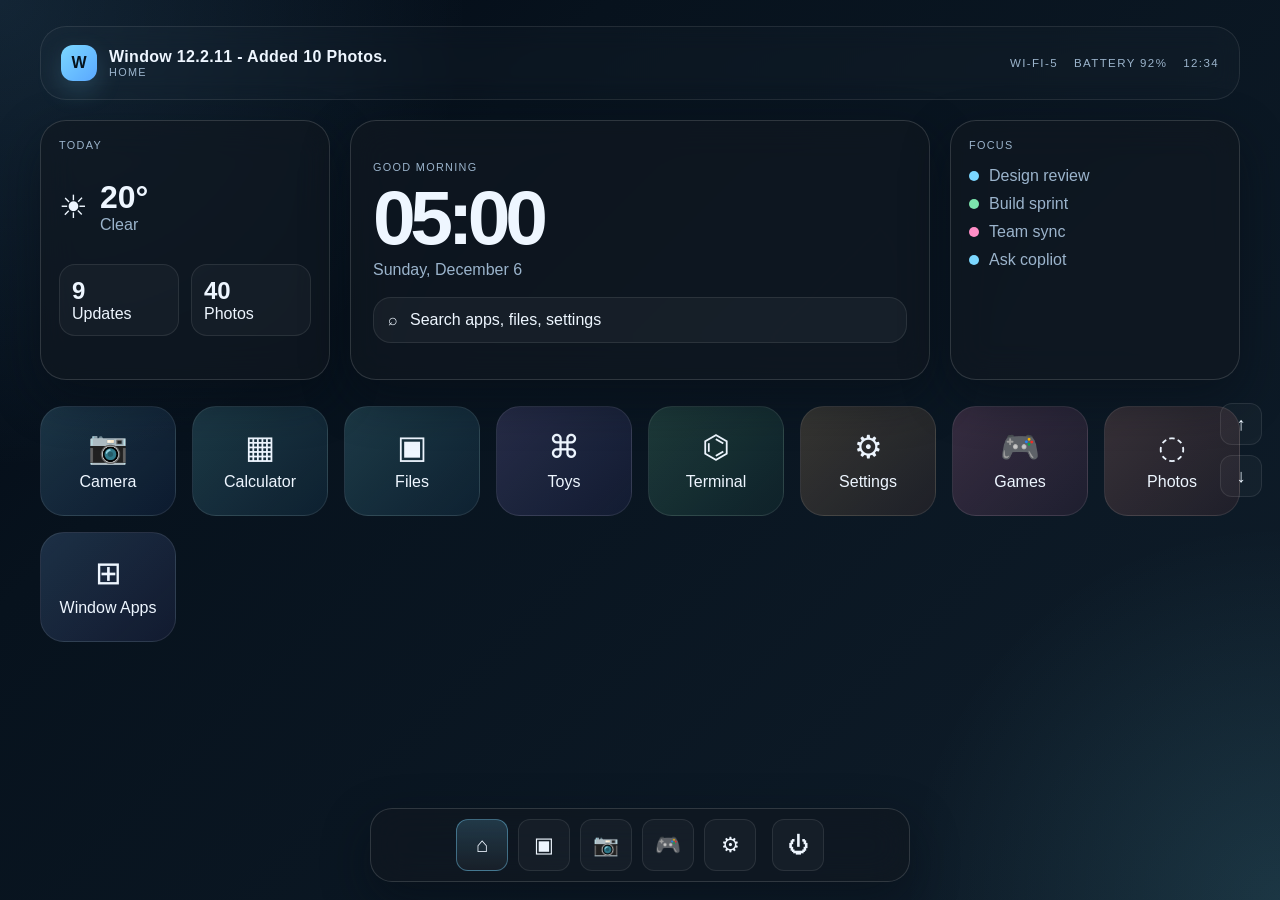
==== commit 14d32e84: "Update index.html" ====
--- a/index.html
+++ b/index.html
@@ -19,7 +19,7 @@
         <div class="brand-wrap">
           <div class="brand-mark">W</div>
           <div>
-            <div class="app-label">Window 12.2.10 - Added 10 Photos.</div>
+            <div class="app-label">Window 12.2.11 - Added 10 Photos.</div>
             <div class="brand-subtitle">Home</div>
           </div>
         </div>
@@ -151,6 +151,9 @@
           <button class="files-tab" data-tab="jelly-run-2048" type="button">Jully run 2048</button>
           <button class="files-tab" data-tab="watch-data" type="button">Watch Data</button>
           <button class="files-tab" data-tab="brawl-stars" type="button">Brawl Stars</button>
+          <button class="files-tab" data-tab="bigw" type="button">BIG W</button>
+          <button class="files-tab" data-tab="rebel" type="button">Rebel</button>
+          <button class="files-tab" data-tab="agl" type="button">AGL</button>
         </div>
 
         <div class="folder-grid">
@@ -409,8 +412,9 @@
               <img class="thumb thumb-photo" src="https://i.ibb.co/zTX7t9Hx/IMG-8121.jpg" alt="Finder.com.au photo 4" loading="lazy" />
               <img class="thumb thumb-photo" src="https://i.ibb.co/bgkz1d4C/1783013531387.jpg" alt="Finder.com.au photo 5" loading="lazy" />
               <img class="thumb thumb-photo" src="https://i.ibb.co/35NKb2xL/20251107-174034.jpg" alt="Finder.com.au photo 6" loading="lazy" />
-            </div>
-            <div class="folder-footer">6 photos</div>
+              <img class="thumb thumb-photo" src="https://i.ibb.co/hxmTHVCH/IMG-7705.jpg" alt="Finder.com.au photo 7" loading="lazy" />
+            </div>
+            <div class="folder-footer">7 photos</div>
           </article>
       
           <article class="folder-card" data-category="nintendo Switch 2">
@@ -526,8 +530,10 @@
               <img class="thumb thumb-photo" src="https://i.ibb.co/bgv0ZkTp/IMG-7956.jpg" alt="Officeworks Photo 15" loading="lazy" />
               <img class="thumb thumb-photo" src="https://i.ibb.co/Y79Q1FZw/IMG-9758.jpg" alt="Officeworks Photo 16" loading="lazy" />
               <img class="thumb thumb-photo" src="https://i.ibb.co/pmwWpGN/IMG-7850.jpg" alt="Officeworks Photo 17" loading="lazy" />
-            </div>
-            <div class="folder-footer">17 photos</div>
+              <img class="thumb thumb-photo" src="https://i.ibb.co/0jG7bBhy/IMG-7708.jpg" alt="Officeworks Photo 18" loading="lazy" />
+              <img class="thumb thumb-photo" src="https://i.ibb.co/xq9N1km9/IMG-7706.jpg" alt="Officeworks Photo 19" loading="lazy" />
+            </div>
+            <div class="folder-footer">19 photos</div>
           </article>
 
           <article class="folder-card" data-category="temu">
@@ -625,6 +631,43 @@
             <div class="thumbnail-grid">
               <img class="thumb thumb-photo" src="https://i.ibb.co/hxgz7VXn/IMG-0538.jpg" alt="Brawl Stars Photo 1" loading="lazy" />
               <img class="thumb thumb-photo" src="https://i.ibb.co/fdzZtw41/IMG-5791.jpg" alt="Brawl Stars Photo 2" loading="lazy" />
+            </div>
+            <div class="folder-footer">2 photos</div>
+          </article>
+
+           <article class="folder-card" data-category="bigw">
+            <div class="folder-top">
+              <div class="folder-icon">📁</div>
+              <span>BIG W</span>
+            </div>
+            <div class="thumbnail-grid">
+              <img class="thumb thumb-photo" src="https://i.ibb.co/2YpktLtg/IMG-9768.jpg" alt="BIG W Photo 1" loading="lazy" />
+              <img class="thumb thumb-photo" src="https://i.ibb.co/yBYNtZL6/IMG-7689.jpg" alt="BIG W Photo 2" loading="lazy" />
+            </div>
+            <div class="folder-footer">2 photos</div>
+          </article>
+
+          <article class="folder-card" data-category="rebel">
+            <div class="folder-top">
+              <div class="folder-icon">📁</div>
+              <span>Rebel</span>
+            </div>
+            <div class="thumbnail-grid">
+              <img class="thumb thumb-photo" src="https://i.ibb.co/HL1xz6DH/IMG-7998.jpg" alt="Rebel Photo 1" loading="lazy" />
+              <img class="thumb thumb-photo" src="https://i.ibb.co/wFkzQmqY/IMG-7997.jpg" alt="Rebel Photo 2" loading="lazy" />
+              <img class="thumb thumb-photo" src="https://i.ibb.co/tTWm7nzp/IMG-7996.jpg" alt="Rebel Photo 3" loading="lazy" />
+            </div>
+            <div class="folder-footer">3 photos</div>
+          </article>
+
+          <article class="folder-card" data-category="agl">
+            <div class="folder-top">
+              <div class="folder-icon">📁</div>
+              <span>AGL</span>
+            </div>
+            <div class="thumbnail-grid">
+              <img class="thumb thumb-photo" src="https://i.ibb.co/S4MSL4xn/IMG-7702.jpg" alt="AGL Photo 1" loading="lazy" />
+              <img class="thumb thumb-photo" src="https://i.ibb.co/FqxbnQ8f/IMG-7700.jpg" alt="AGL Photo 2" loading="lazy" />
             </div>
             <div class="folder-footer">2 photos</div>
           </article>
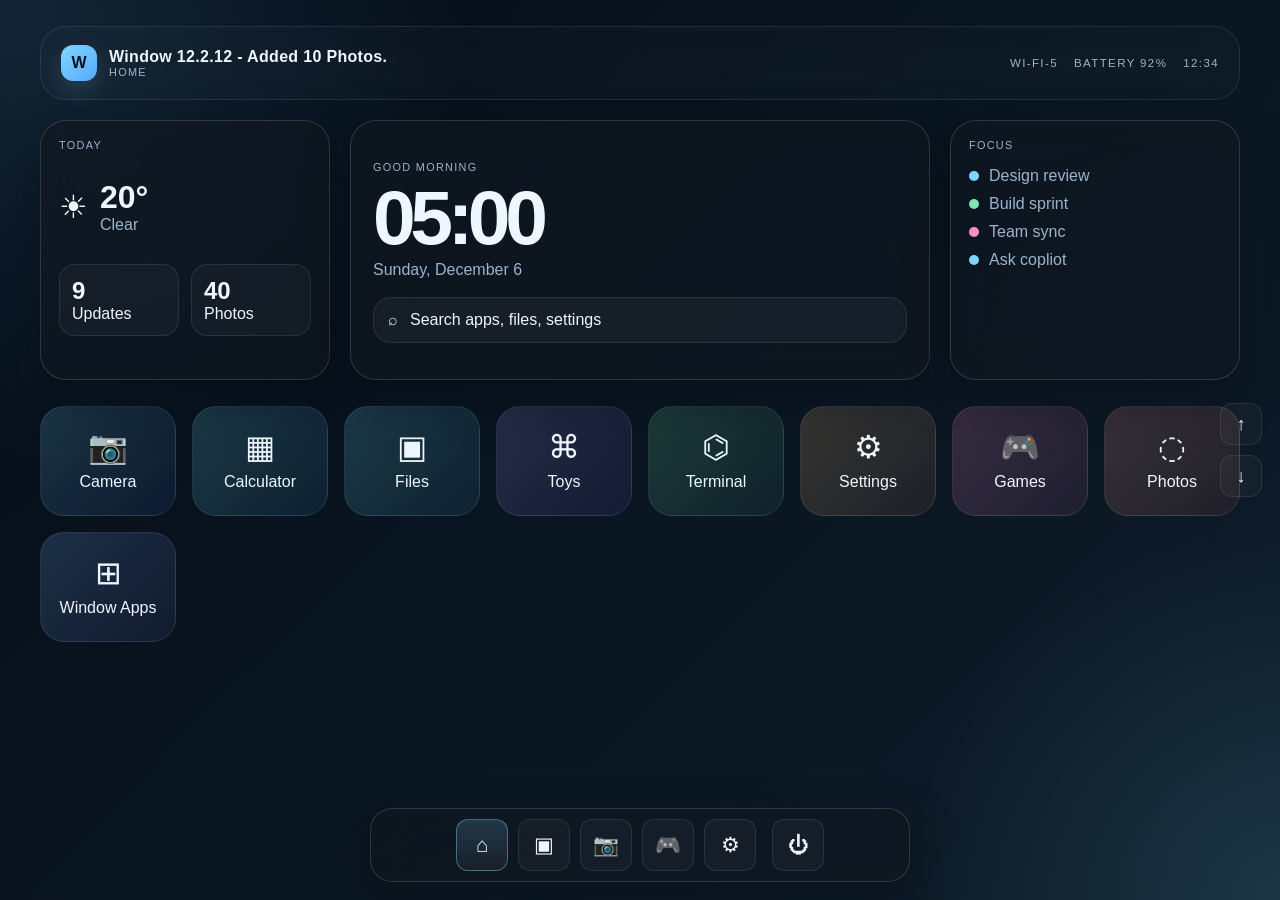
==== commit c444f300: "Update index.html" ====
--- a/index.html
+++ b/index.html
@@ -19,7 +19,7 @@
         <div class="brand-wrap">
           <div class="brand-mark">W</div>
           <div>
-            <div class="app-label">Window 12.2.11 - Added 10 Photos.</div>
+            <div class="app-label">Window 12.2.12 - Added 10 Photos.</div>
             <div class="brand-subtitle">Home</div>
           </div>
         </div>
@@ -154,6 +154,9 @@
           <button class="files-tab" data-tab="bigw" type="button">BIG W</button>
           <button class="files-tab" data-tab="rebel" type="button">Rebel</button>
           <button class="files-tab" data-tab="agl" type="button">AGL</button>
+          <button class="files-tab" data-tab="coles" type="button">Coles</button>
+          <button class="files-tab" data-tab="0.1%" type="button">0.1%</button>
+          <button class="files-tab" data-tab="adobe" type="button">Adobe</button>
         </div>
 
         <div class="folder-grid">
@@ -413,8 +416,10 @@
               <img class="thumb thumb-photo" src="https://i.ibb.co/bgkz1d4C/1783013531387.jpg" alt="Finder.com.au photo 5" loading="lazy" />
               <img class="thumb thumb-photo" src="https://i.ibb.co/35NKb2xL/20251107-174034.jpg" alt="Finder.com.au photo 6" loading="lazy" />
               <img class="thumb thumb-photo" src="https://i.ibb.co/hxmTHVCH/IMG-7705.jpg" alt="Finder.com.au photo 7" loading="lazy" />
-            </div>
-            <div class="folder-footer">7 photos</div>
+              <img class="thumb thumb-photo" src="https://i.ibb.co/zVyMLPGL/IMG-8293.jpg" alt="Finder.com.au photo 8" loading="lazy" />
+              <img class="thumb thumb-photo" src="https://i.ibb.co/BVhjjVWb/IMG-7698.jpg" alt="Finder.com.au photo 9" loading="lazy" />
+            </div>
+            <div class="folder-footer">9 photos</div>
           </article>
       
           <article class="folder-card" data-category="nintendo Switch 2">
@@ -532,8 +537,9 @@
               <img class="thumb thumb-photo" src="https://i.ibb.co/pmwWpGN/IMG-7850.jpg" alt="Officeworks Photo 17" loading="lazy" />
               <img class="thumb thumb-photo" src="https://i.ibb.co/0jG7bBhy/IMG-7708.jpg" alt="Officeworks Photo 18" loading="lazy" />
               <img class="thumb thumb-photo" src="https://i.ibb.co/xq9N1km9/IMG-7706.jpg" alt="Officeworks Photo 19" loading="lazy" />
-            </div>
-            <div class="folder-footer">19 photos</div>
+              <img class="thumb thumb-photo" src="https://i.ibb.co/84trK963/IMG-7028.jpg" alt="Officeworks Photo 20" loading="lazy" />
+            </div>
+            <div class="folder-footer">20 photos</div>
           </article>
 
           <article class="folder-card" data-category="temu">
@@ -577,8 +583,10 @@
               <img class="thumb thumb-photo" src="https://i.ibb.co/Z6sBBN4S/IMG-5888.jpg" alt="intel Photo 10" loading="lazy" />
               <img class="thumb thumb-photo" src="https://i.ibb.co/Rp77B0Tc/IMG-5894.jpg" alt="intel Photo 11" loading="lazy" />
               <img class="thumb thumb-photo" src="https://i.ibb.co/TDBzjWLg/IMG-7955.jpg" alt="intel Photo 12" loading="lazy" />
-            </div>
-            <div class="folder-footer">12 photos</div>
+              <img class="thumb thumb-photo" src="https://i.ibb.co/KpcYwt0F/IMG-7529.jpg" alt="intel Photo 13" loading="lazy" />
+              <img class="thumb thumb-photo" src="https://i.ibb.co/W4441Lb0/IMG-7526.jpg" alt="intel Photo 14" loading="lazy" />
+            </div>
+            <div class="folder-footer">14 photos</div>
           </article>
                     
           <article class="folder-card" data-category="amart">
@@ -643,8 +651,9 @@
             <div class="thumbnail-grid">
               <img class="thumb thumb-photo" src="https://i.ibb.co/2YpktLtg/IMG-9768.jpg" alt="BIG W Photo 1" loading="lazy" />
               <img class="thumb thumb-photo" src="https://i.ibb.co/yBYNtZL6/IMG-7689.jpg" alt="BIG W Photo 2" loading="lazy" />
-            </div>
-            <div class="folder-footer">2 photos</div>
+              <img class="thumb thumb-photo" src="https://i.ibb.co/DfwW93k2/IMG-7690.jpg" alt="BIG W Photo 3" loading="lazy" />
+            </div>
+            <div class="folder-footer">3 photos</div>
           </article>
 
           <article class="folder-card" data-category="rebel">
@@ -668,8 +677,42 @@
             <div class="thumbnail-grid">
               <img class="thumb thumb-photo" src="https://i.ibb.co/S4MSL4xn/IMG-7702.jpg" alt="AGL Photo 1" loading="lazy" />
               <img class="thumb thumb-photo" src="https://i.ibb.co/FqxbnQ8f/IMG-7700.jpg" alt="AGL Photo 2" loading="lazy" />
-            </div>
-            <div class="folder-footer">2 photos</div>
+              <img class="thumb thumb-photo" src="https://i.ibb.co/Q7GNzF8Q/IMG-7699.jpg" alt="AGL Photo 3" loading="lazy" />
+            </div>
+            <div class="folder-footer">3 photos</div>
+          </article>
+   
+          <article class="folder-card" data-category="coles">
+            <div class="folder-top">
+              <div class="folder-icon">📁</div>
+              <span>Coles</span>
+            </div>
+            <div class="thumbnail-grid">
+              <img class="thumb thumb-photo" src="https://i.ibb.co/3mvqHvnQ/IMG-8381.jpg" alt="Coles Photo 1" loading="lazy" />
+            </div>
+            <div class="folder-footer">1 photo</div>
+          </article>
+
+         <article class="folder-card" data-category="0.1%">
+            <div class="folder-top">
+              <div class="folder-icon">📁</div>
+              <span>0.1%</span>
+            </div>
+            <div class="thumbnail-grid">
+              <img class="thumb thumb-photo" src="https://i.ibb.co/CpvDvmHm/IMG-7673.jpg" alt="0.1% Photo 1" loading="lazy" />
+            </div>
+            <div class="folder-footer">1 photo</div>
+          </article>
+
+          <article class="folder-card" data-category="adobe">
+            <div class="folder-top">
+              <div class="folder-icon">📁</div>
+              <span>Adobe</span>
+            </div>
+            <div class="thumbnail-grid">
+              <img class="thumb thumb-photo" src="https://i.ibb.co/v49ZgbQm/IMG-7709.jpg" alt="Adobe Photo 1" loading="lazy" />
+            </div>
+            <div class="folder-footer">1 photo</div>
           </article>
         </div>
       </section>
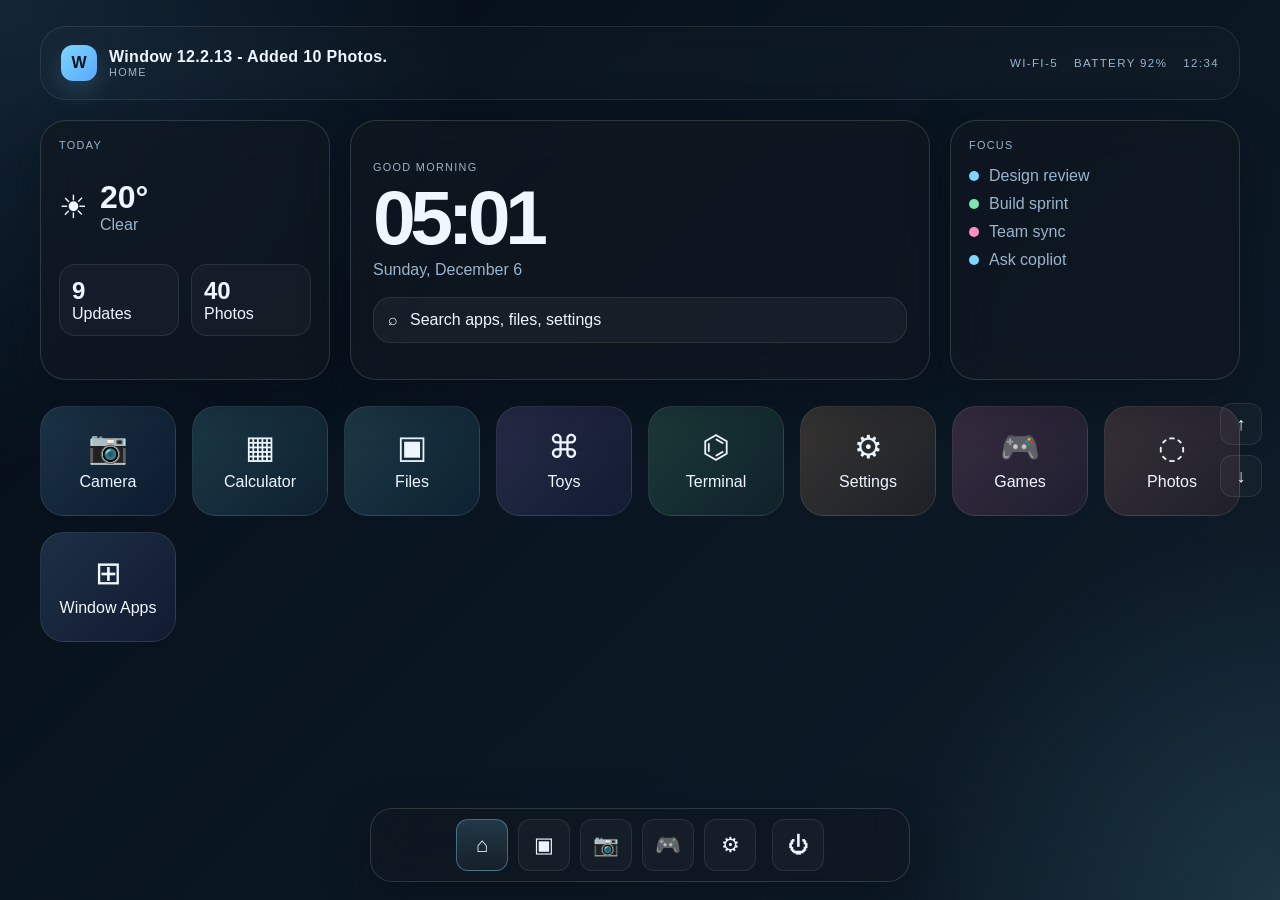
==== commit 7c1a4e36: "Update index.html" ====
--- a/index.html
+++ b/index.html
@@ -19,7 +19,7 @@
         <div class="brand-wrap">
           <div class="brand-mark">W</div>
           <div>
-            <div class="app-label">Window 12.2.12 - Added 10 Photos.</div>
+            <div class="app-label">Window 12.2.13 - Added 10 Photos.</div>
             <div class="brand-subtitle">Home</div>
           </div>
         </div>
@@ -277,7 +277,6 @@
               <img class="thumb thumb-photo" src="https://i.ibb.co/B5kJmjqy/IMG-6008.jpg" alt="Hayu photo 17" loading="lazy" />
               <img class="thumb thumb-photo" src="https://i.ibb.co/7Jzv1KhR/IMG-20241128-180507.jpg" alt="Hayu photo 18" loading="lazy" />
               <img class="thumb thumb-photo" src="https://i.ibb.co/tp0YZSWC/IMG-8895.jpg" alt="Hayu photo 19" loading="lazy" />
-
             </div>
             <div class="folder-footer">19 photos</div>
           </article>
@@ -431,8 +430,10 @@
               <img class="thumb thumb-photo" src="https://i.ibb.co/dsBFKLc2/1779372725778.jpg" alt="Nintendo Switch 2 photo 1" loading="lazy" />
               <img class="thumb thumb-photo" src="https://i.ibb.co/BVnngW7P/1785420092166.jpg" alt="Nintendo Switch 2 photo 2" loading="lazy" />
               <img class="thumb thumb-photo" src="https://i.ibb.co/JjNf95sP/20251113-203630.jpg" alt="Nintendo Switch 2 photo 3" loading="lazy" />
-            </div>
-            <div class="folder-footer">3 photos</div>
+              <img class="thumb thumb-photo" src="https://i.ibb.co/sp491g98/IMG-9981.jpg" alt="Nintendo Switch 2 photo 4" loading="lazy" />
+              <img class="thumb thumb-photo" src="https://i.ibb.co/N6HSD0zn/IMG-9980.jpg" alt="Nintendo Switch 2 photo 5" loading="lazy" />
+            </div>
+            <div class="folder-footer">5 photos</div>
           </article>
       
           <article class="folder-card" data-category="meta">
@@ -538,8 +539,12 @@
               <img class="thumb thumb-photo" src="https://i.ibb.co/0jG7bBhy/IMG-7708.jpg" alt="Officeworks Photo 18" loading="lazy" />
               <img class="thumb thumb-photo" src="https://i.ibb.co/xq9N1km9/IMG-7706.jpg" alt="Officeworks Photo 19" loading="lazy" />
               <img class="thumb thumb-photo" src="https://i.ibb.co/84trK963/IMG-7028.jpg" alt="Officeworks Photo 20" loading="lazy" />
-            </div>
-            <div class="folder-footer">20 photos</div>
+              <img class="thumb thumb-photo" src="https://i.ibb.co/9mt23k52/IMG-8290.jpg" alt="Officeworks Photo 21" loading="lazy" />
+              <img class="thumb thumb-photo" src="https://i.ibb.co/V0DrymT5/IMG-8048.jpg" alt="Officeworks Photo 22" loading="lazy" />
+              <img class="thumb thumb-photo" src="https://i.ibb.co/fVvYMywY/IMG-9357.jpg" alt="Officeworks Photo 23" loading="lazy" />
+              <img class="thumb thumb-photo" src="https://i.ibb.co/4gZhtq1b/IMG-9392.jpg" alt="Officeworks Photo 24" loading="lazy" />
+            </div>
+            <div class="folder-footer">24 photos</div>
           </article>
 
           <article class="folder-card" data-category="temu">
@@ -652,8 +657,10 @@
               <img class="thumb thumb-photo" src="https://i.ibb.co/2YpktLtg/IMG-9768.jpg" alt="BIG W Photo 1" loading="lazy" />
               <img class="thumb thumb-photo" src="https://i.ibb.co/yBYNtZL6/IMG-7689.jpg" alt="BIG W Photo 2" loading="lazy" />
               <img class="thumb thumb-photo" src="https://i.ibb.co/DfwW93k2/IMG-7690.jpg" alt="BIG W Photo 3" loading="lazy" />
-            </div>
-            <div class="folder-footer">3 photos</div>
+              <img class="thumb thumb-photo" src="https://i.ibb.co/TMpNzT4Z/IMG-9396.jpg" alt="BIG W Photo 4" loading="lazy" />
+              <img class="thumb thumb-photo" src="https://i.ibb.co/9m7r49ZQ/IMG-9395.jpg" alt="BIG W Photo 5" loading="lazy" />
+            </div>
+            <div class="folder-footer">5 photos</div>
           </article>
 
           <article class="folder-card" data-category="rebel">
@@ -689,8 +696,10 @@
             </div>
             <div class="thumbnail-grid">
               <img class="thumb thumb-photo" src="https://i.ibb.co/3mvqHvnQ/IMG-8381.jpg" alt="Coles Photo 1" loading="lazy" />
-            </div>
-            <div class="folder-footer">1 photo</div>
+              <img class="thumb thumb-photo" src="https://i.ibb.co/Q7BrJJqP/IMG-9660.jpg" alt="Coles Photo 2" loading="lazy" />
+              <img class="thumb thumb-photo" src="https://i.ibb.co/n8QXXVyt/IMG-9529.jpg" alt="Coles Photo 3" loading="lazy" />
+            </div>
+            <div class="folder-footer">3 phots</div>
           </article>
 
          <article class="folder-card" data-category="0.1%">
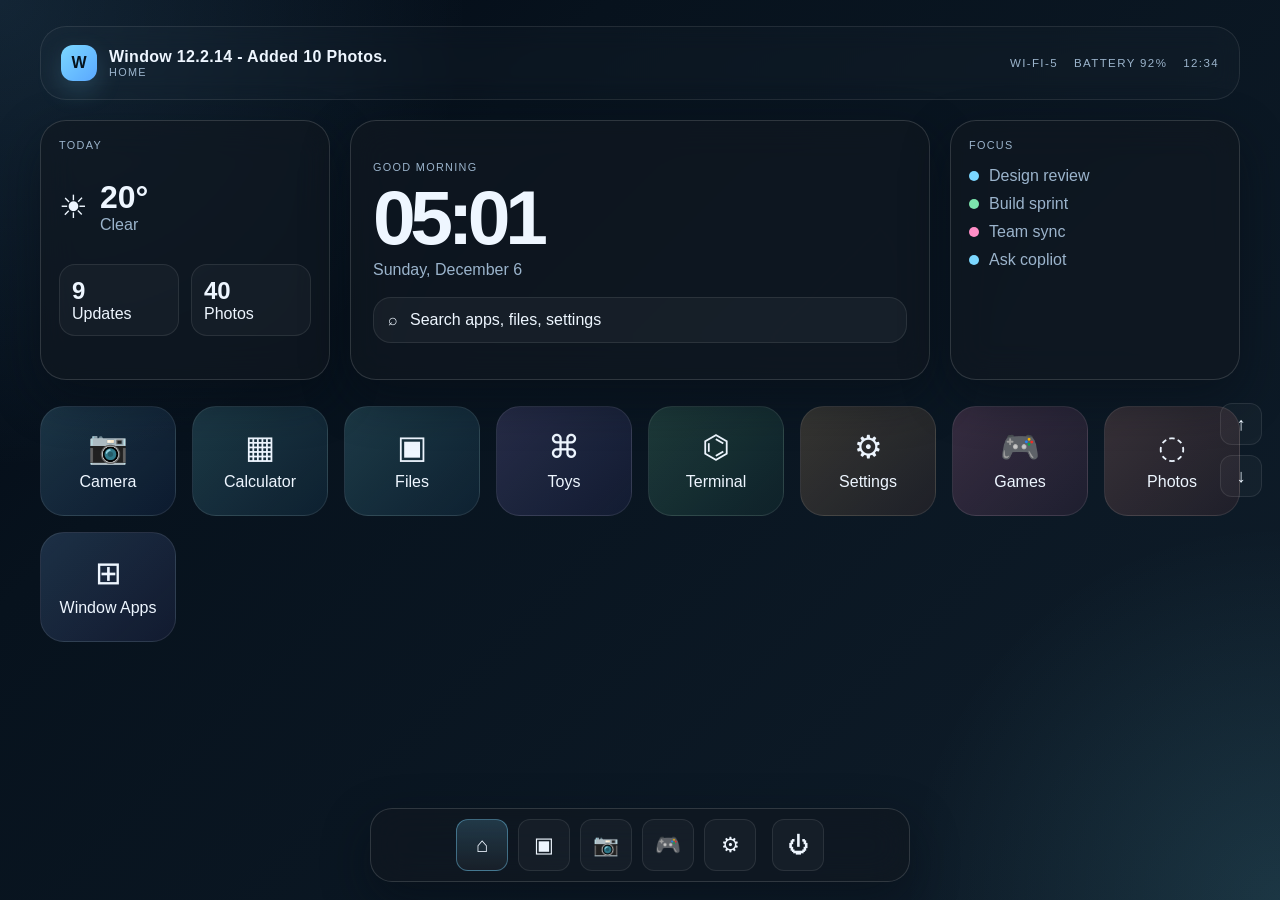
==== commit 9448dbf1: "Update index.html" ====
--- a/index.html
+++ b/index.html
@@ -19,7 +19,7 @@
         <div class="brand-wrap">
           <div class="brand-mark">W</div>
           <div>
-            <div class="app-label">Window 12.2.13 - Added 10 Photos.</div>
+            <div class="app-label">Window 12.2.14 - Added 10 Photos.</div>
             <div class="brand-subtitle">Home</div>
           </div>
         </div>
@@ -157,6 +157,8 @@
           <button class="files-tab" data-tab="coles" type="button">Coles</button>
           <button class="files-tab" data-tab="0.1%" type="button">0.1%</button>
           <button class="files-tab" data-tab="adobe" type="button">Adobe</button>
+          <button class="files-tab" data-tab="wollondilly" type="button">Wollondilly</button>
+          <button class="files-tab" data-tab="samsung-galaxy-s25" type="button">Samsung Galaxy S25</button>
         </div>
 
         <div class="folder-grid">
@@ -417,8 +419,9 @@
               <img class="thumb thumb-photo" src="https://i.ibb.co/hxmTHVCH/IMG-7705.jpg" alt="Finder.com.au photo 7" loading="lazy" />
               <img class="thumb thumb-photo" src="https://i.ibb.co/zVyMLPGL/IMG-8293.jpg" alt="Finder.com.au photo 8" loading="lazy" />
               <img class="thumb thumb-photo" src="https://i.ibb.co/BVhjjVWb/IMG-7698.jpg" alt="Finder.com.au photo 9" loading="lazy" />
-            </div>
-            <div class="folder-footer">9 photos</div>
+              <img class="thumb thumb-photo" src="https://i.ibb.co/X0MCYhx/1783974468619.jpg" alt="Finder.com.au photo 10" loading="lazy" />
+            </div>
+            <div class="folder-footer">10 photos</div>
           </article>
       
           <article class="folder-card" data-category="nintendo Switch 2">
@@ -644,8 +647,11 @@
             <div class="thumbnail-grid">
               <img class="thumb thumb-photo" src="https://i.ibb.co/hxgz7VXn/IMG-0538.jpg" alt="Brawl Stars Photo 1" loading="lazy" />
               <img class="thumb thumb-photo" src="https://i.ibb.co/fdzZtw41/IMG-5791.jpg" alt="Brawl Stars Photo 2" loading="lazy" />
-            </div>
-            <div class="folder-footer">2 photos</div>
+              <img class="thumb thumb-photo" src="https://i.ibb.co/M52GbMfK/20240917-141020.jpg" alt="Brawl Stars Photo 3" loading="lazy" />
+              <img class="thumb thumb-photo" src="https://i.ibb.co/W4FZt2jC/2025-02-18-18-04.jpg" alt="Brawl Stars Photo 4" loading="lazy" />
+              <img class="thumb thumb-photo" src="https://i.ibb.co/JW6zhWBs/2025-02-18-19-00.jpg" alt="Brawl Stars Photo 5" loading="lazy" />
+            </div>
+            <div class="folder-footer">5 photos</div>
           </article>
 
            <article class="folder-card" data-category="bigw">
@@ -698,8 +704,10 @@
               <img class="thumb thumb-photo" src="https://i.ibb.co/3mvqHvnQ/IMG-8381.jpg" alt="Coles Photo 1" loading="lazy" />
               <img class="thumb thumb-photo" src="https://i.ibb.co/Q7BrJJqP/IMG-9660.jpg" alt="Coles Photo 2" loading="lazy" />
               <img class="thumb thumb-photo" src="https://i.ibb.co/n8QXXVyt/IMG-9529.jpg" alt="Coles Photo 3" loading="lazy" />
-            </div>
-            <div class="folder-footer">3 phots</div>
+              <img class="thumb thumb-photo" src="https://i.ibb.co/LXhFcTzp/2025-03-14-15-27-2.jpg" alt="Coles Photo 4" loading="lazy" />
+              <img class="thumb thumb-photo" src="https://i.ibb.co/Rp64FXpz/2025-02-20-15-24.jpg" alt="Coles Photo 5" loading="lazy" />
+            </div>
+            <div class="folder-footer">5 photos</div>
           </article>
 
          <article class="folder-card" data-category="0.1%">
@@ -722,6 +730,31 @@
               <img class="thumb thumb-photo" src="https://i.ibb.co/v49ZgbQm/IMG-7709.jpg" alt="Adobe Photo 1" loading="lazy" />
             </div>
             <div class="folder-footer">1 photo</div>
+          </article>
+  
+          <article class="folder-card" data-category="wollondilly">
+            <div class="folder-top">
+              <div class="folder-icon">📁</div>
+              <span>Wollondilly</span>
+            </div>
+            <div class="thumbnail-grid">
+              <img class="thumb thumb-photo" src="https://i.ibb.co/Fb8X5QQc/20240917-141626.jpg" alt="Wollondilly Photo 1" loading="lazy" />
+              <img class="thumb thumb-photo" src="https://i.ibb.co/gQHNKJR/20240917-141525.jpg" alt="Wollondilly Photo 2" loading="lazy" />
+            </div>
+            <div class="folder-footer">2 photos</div>
+          </article>
+
+          
+          <article class="folder-card" data-category="samsung-galaxy-s25">
+            <div class="folder-top">
+              <div class="folder-icon">📁</div>
+              <span>Samsung Galaxy S25</span>
+            </div>
+            <div class="thumbnail-grid">
+              <img class="thumb thumb-photo" src="https://i.ibb.co/zT6fWQ7s/2025-03-01-17-21-2.jpg" alt="Samsung Galaxy S25 Photo 1" loading="lazy" />
+              <img class="thumb thumb-photo" src="https://i.ibb.co/mC9pg6jZ/2025-03-01-17-21.jpg" alt="Samsung Galaxy S25 Photo 2" loading="lazy" />
+            </div>
+            <div class="folder-footer">2 photos</div>
           </article>
         </div>
       </section>
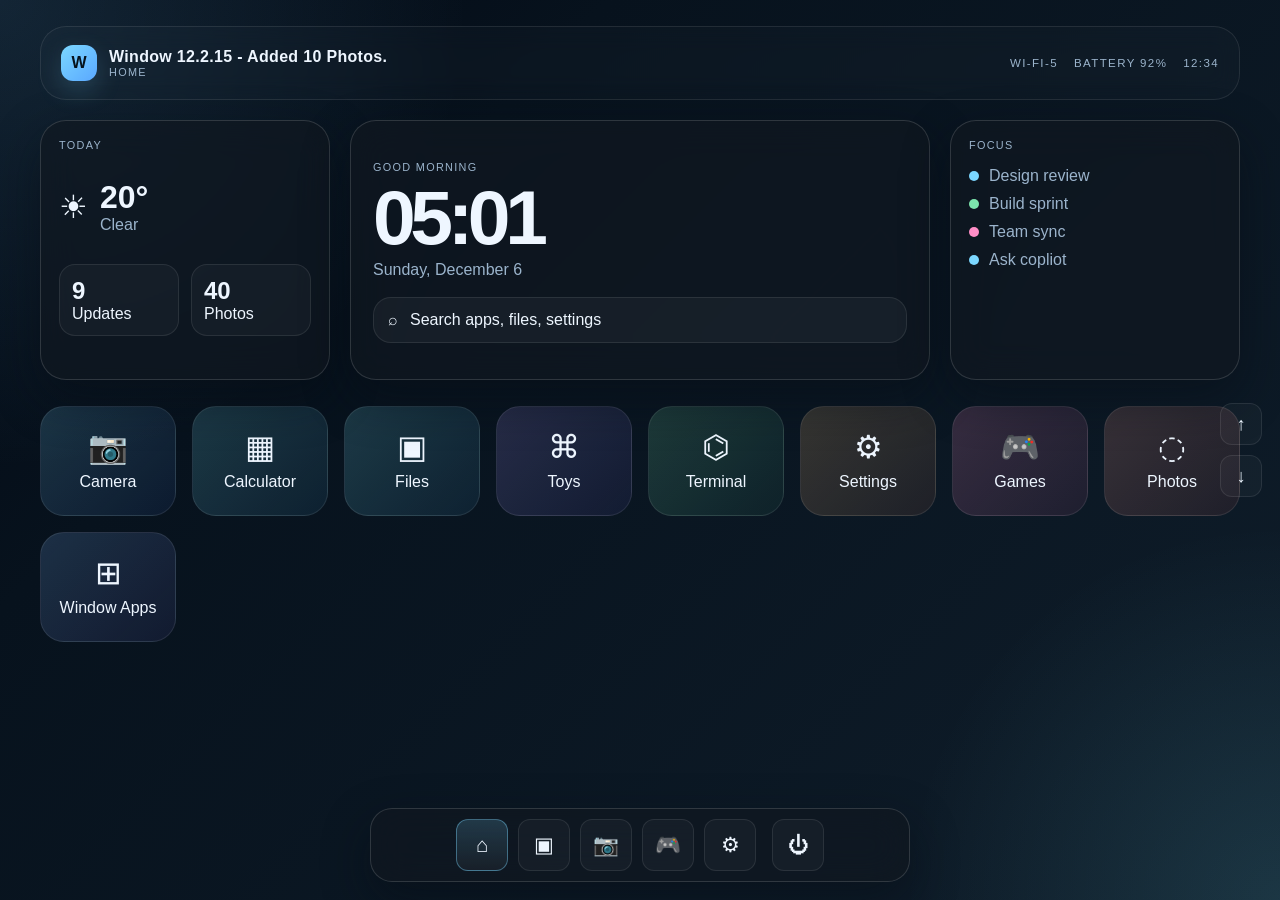
==== commit 0780d506: "Update index.html" ====
--- a/index.html
+++ b/index.html
@@ -19,7 +19,7 @@
         <div class="brand-wrap">
           <div class="brand-mark">W</div>
           <div>
-            <div class="app-label">Window 12.2.14 - Added 10 Photos.</div>
+            <div class="app-label">Window 12.2.15 - Added 10 Photos.</div>
             <div class="brand-subtitle">Home</div>
           </div>
         </div>
@@ -250,8 +250,11 @@
               <img class="thumb thumb-photo" src="https://i.ibb.co/ycfgNy9f/2025-06-06-15-11.jpg" alt="Roborock Vacuum photo 5" loading="lazy" /> 
               <img class="thumb thumb-photo" src="https://i.ibb.co/9kjpGxmv/1779372427711.jpg" alt="Roborock Vacuum photo 6" loading="lazy" /> 
               <img class="thumb thumb-photo" src="https://i.ibb.co/jvSDcYFQ/1779372472314.jpg" alt="Roborock Vacuum photo 7" loading="lazy" /> 
-            </div>
-            <div class="folder-footer">7 photos</div>
+              <img class="thumb thumb-photo" src="https://i.ibb.co/cKmNqwXW/20260303-172805.jpg" alt="Roborock Vacuum photo 8" loading="lazy" />
+              <img class="thumb thumb-photo" src="https://i.ibb.co/nMs7HdQj/20260323-154310.jpg" alt="Roborock Vacuum photo 9" loading="lazy" />
+              <img class="thumb thumb-photo" src="https://i.ibb.co/Mynwjv1F/20260427-160024.jpg" alt="Roborock Vacuum photo 10" loading="lazy" />
+            </div>
+            <div class="folder-footer">10 photos</div>
           </article>
           
           <article class="folder-card" data-category="hayu">
@@ -302,8 +305,9 @@
               <img class="thumb thumb-photo" src="https://i.ibb.co/Wv0J35Q8/IMG-0466.jpg" alt="Everyday Rewards photo 11" loading="lazy" />
               <img class="thumb thumb-photo" src="https://i.ibb.co/DPBGTpHC/1791487218624.jpg" alt="Everyday Rewards photo 12" loading="lazy" />
               <img class="thumb thumb-photo" src="https://i.ibb.co/v6j74j0c/1791487346563.jpg" alt="Everyday Rewards photo 13" loading="lazy" />
-            </div>
-            <div class="folder-footer">13 photos</div>
+              <img class="thumb thumb-photo" src="https://i.ibb.co/RkLSBcLx/20260412-122821.jpg" alt="Everyday Rewards photo 14" loading="lazy" />
+            </div>
+            <div class="folder-footer">14 photos</div>
           </article>
 
           <article class="folder-card" data-category="aldi">
@@ -340,8 +344,11 @@
               <img class="thumb thumb-photo" src="https://i.ibb.co/wZWnpZBw/20250721-181540.jpg" alt="ALDI photo 26" loading="lazy" />
               <img class="thumb thumb-photo" src="https://i.ibb.co/nNFZsczk/20250721-181544.jpg" alt="ALDI photo 27" loading="lazy" />
               <img class="thumb thumb-photo" src="https://i.ibb.co/TB334Cqn/20250721-181618.jpg" alt="ALDI photo 28" loading="lazy" />
-            </div>
-            <div class="folder-footer">28 photos</div>
+              <img class="thumb thumb-photo" src="https://i.ibb.co/bg1nwgd3/20260317-192919.jpg" alt="ALDI photo 29" loading="lazy" />
+              <img class="thumb thumb-photo" src="https://i.ibb.co/JjK4Hm04/20260317-192903.jpg" alt="ALDI photo 30" loading="lazy" />
+              <img class="thumb thumb-photo" src="https://i.ibb.co/PzfjYpyz/20260317-192830.jpg" alt="ALDI photo 31" loading="lazy" />
+            </div>
+            <div class="folder-footer">31 photos</div>
           </article>
 
           <article class="folder-card" data-category="uber">
@@ -365,8 +372,9 @@
               <img class="thumb thumb-photo" src="https://i.ibb.co/xtNtWWkj/20251113-182552.jpg" alt="Uber photo 13" loading="lazy" />
               <img class="thumb thumb-photo" src="https://i.ibb.co/tpGc5fwm/20251113-184614.jpg" alt="Uber photo 14" loading="lazy" />
               <img class="thumb thumb-photo" src="https://i.ibb.co/RGjqSZRr/20251118-163417.jpg" alt="Uber photo 15" loading="lazy" />
+              <img class="thumb thumb-photo" src="https://i.ibb.co/PsQsfRRL/20260303-170440.jpg" alt="Uber photo 16" loading="lazy" />
            </div>
-            <div class="folder-footer">15 photos</div>
+            <div class="folder-footer">16 photos</div>
           </article>
           
           <article class="folder-card" data-category="kmart">
@@ -546,8 +554,9 @@
               <img class="thumb thumb-photo" src="https://i.ibb.co/V0DrymT5/IMG-8048.jpg" alt="Officeworks Photo 22" loading="lazy" />
               <img class="thumb thumb-photo" src="https://i.ibb.co/fVvYMywY/IMG-9357.jpg" alt="Officeworks Photo 23" loading="lazy" />
               <img class="thumb thumb-photo" src="https://i.ibb.co/4gZhtq1b/IMG-9392.jpg" alt="Officeworks Photo 24" loading="lazy" />
-            </div>
-            <div class="folder-footer">24 photos</div>
+              <img class="thumb thumb-photo" src="https://i.ibb.co/YBv8bp5v/20260311-154455.jpg" alt="Officeworks Photo 25" loading="lazy" />
+            </div>
+            <div class="folder-footer">25 photos</div>
           </article>
 
           <article class="folder-card" data-category="temu">
@@ -593,8 +602,9 @@
               <img class="thumb thumb-photo" src="https://i.ibb.co/TDBzjWLg/IMG-7955.jpg" alt="intel Photo 12" loading="lazy" />
               <img class="thumb thumb-photo" src="https://i.ibb.co/KpcYwt0F/IMG-7529.jpg" alt="intel Photo 13" loading="lazy" />
               <img class="thumb thumb-photo" src="https://i.ibb.co/W4441Lb0/IMG-7526.jpg" alt="intel Photo 14" loading="lazy" />
-            </div>
-            <div class="folder-footer">14 photos</div>
+              <img class="thumb thumb-photo" src="https://i.ibb.co/mwqPPzT/20260320-161650.jpg" alt="intel Photo 15" loading="lazy" />
+            </div>
+            <div class="folder-footer">15 photos</div>
           </article>
                     
           <article class="folder-card" data-category="amart">
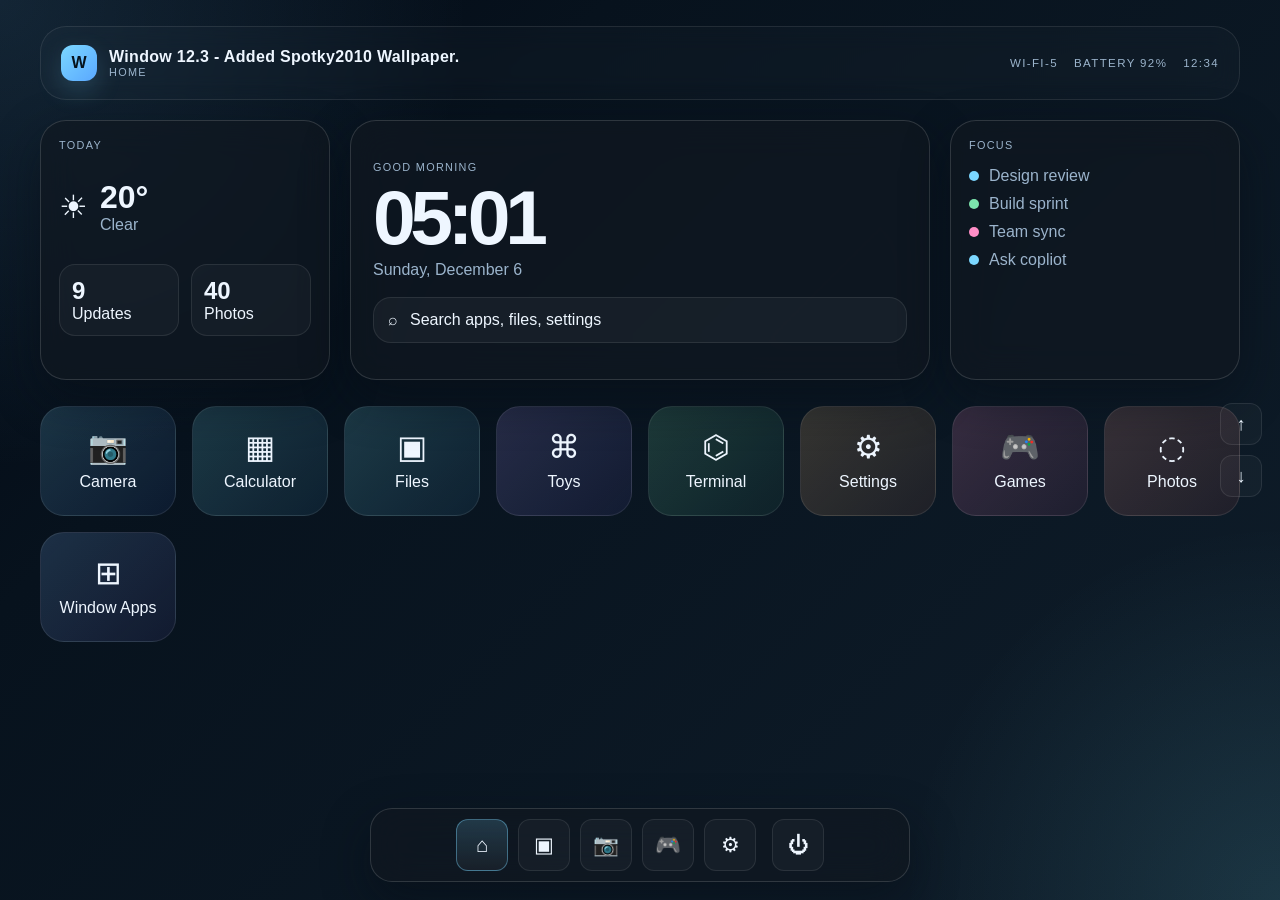
==== commit 4f1293db: "Update index.html" ====
--- a/index.html
+++ b/index.html
@@ -19,7 +19,7 @@
         <div class="brand-wrap">
           <div class="brand-mark">W</div>
           <div>
-            <div class="app-label">Window 12.2.15 - Added 10 Photos.</div>
+            <div class="app-label">Window 12.3 - Added Spotky2010 Wallpaper.</div>
             <div class="brand-subtitle">Home</div>
           </div>
         </div>
@@ -500,8 +500,9 @@
               <img class="thumb thumb-photo" src="https://i.ibb.co/Fb4D7HfF/1792665115652.jpg" alt="Other Photo 1" loading="lazy" />
               <img class="thumb thumb-photo" src="https://i.ibb.co/cSQsvfGj/1792575823664.jpg" alt="Other Photo 2" loading="lazy" />
               <img class="thumb thumb-photo" src="https://i.ibb.co/dwkfpgwV/1792575804254.jpg" alt="Other Photo 3" loading="lazy" />
-            </div>
-            <div class="folder-footer">3 photos</div>
+              <img class="thumb thumb-photo" src="https://i.ibb.co/dwkfpgwV/1792575804254.jpg" alt="Spotky2010 Background" loading="lazy" />
+            </div>
+            <div class="folder-footer">4 photos</div>
           </article>
                      
             <article class="folder-card" data-category="marco">
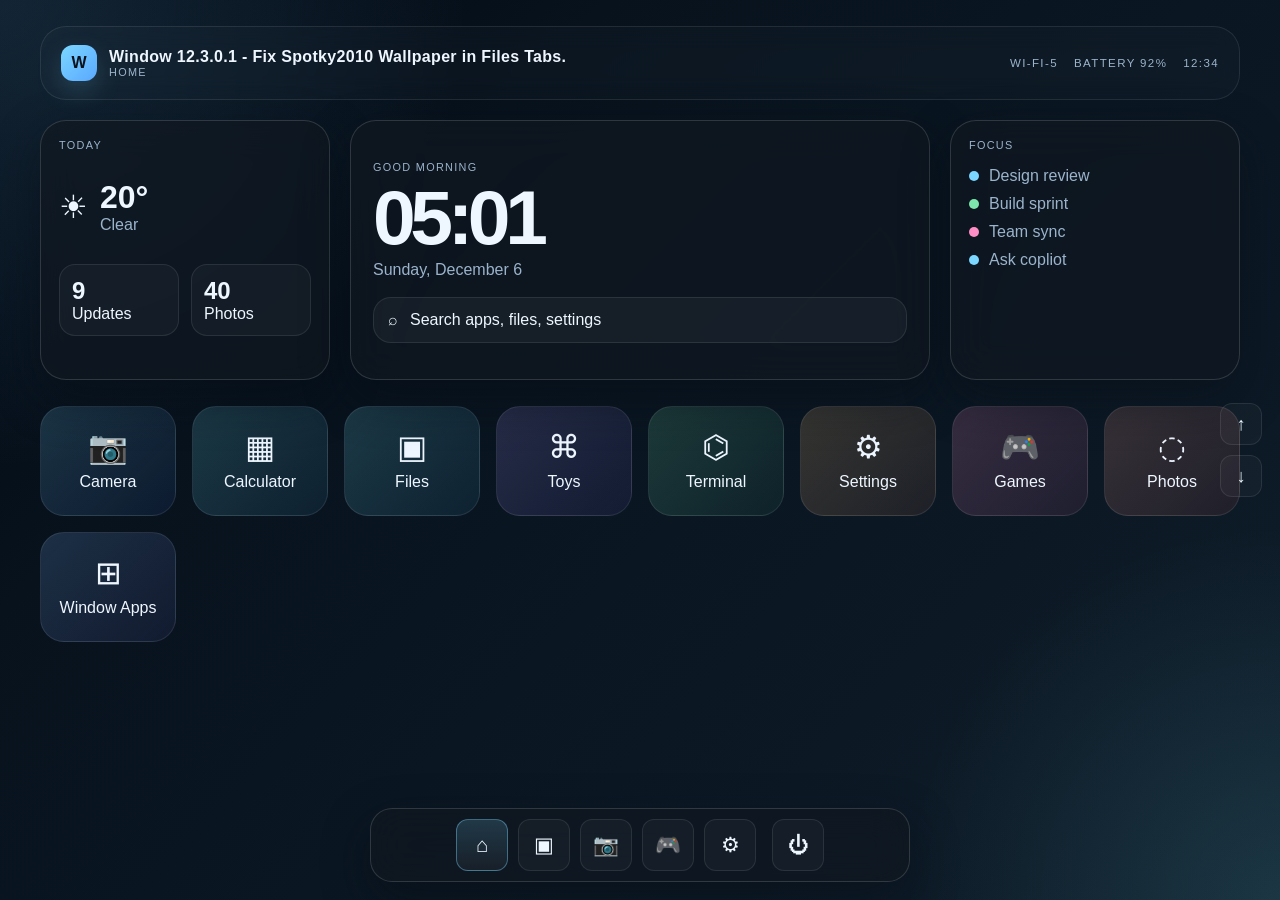
==== commit 67e465f9: "Update index.html" ====
--- a/index.html
+++ b/index.html
@@ -19,7 +19,7 @@
         <div class="brand-wrap">
           <div class="brand-mark">W</div>
           <div>
-            <div class="app-label">Window 12.3 - Added Spotky2010 Wallpaper.</div>
+            <div class="app-label">Window 12.3.0.1 - Fix Spotky2010 Wallpaper in Files Tabs.</div>
             <div class="brand-subtitle">Home</div>
           </div>
         </div>
@@ -500,7 +500,7 @@
               <img class="thumb thumb-photo" src="https://i.ibb.co/Fb4D7HfF/1792665115652.jpg" alt="Other Photo 1" loading="lazy" />
               <img class="thumb thumb-photo" src="https://i.ibb.co/cSQsvfGj/1792575823664.jpg" alt="Other Photo 2" loading="lazy" />
               <img class="thumb thumb-photo" src="https://i.ibb.co/dwkfpgwV/1792575804254.jpg" alt="Other Photo 3" loading="lazy" />
-              <img class="thumb thumb-photo" src="https://i.ibb.co/dwkfpgwV/1792575804254.jpg" alt="Spotky2010 Background" loading="lazy" />
+              <img class="thumb thumb-photo" src="https://i.ibb.co/h1C2K5JW/Gemini-Generated-Image-ydw4x7ydw4x7ydw4.jpg" alt="Spotky2010 Background" loading="lazy" />
             </div>
             <div class="folder-footer">4 photos</div>
           </article>
